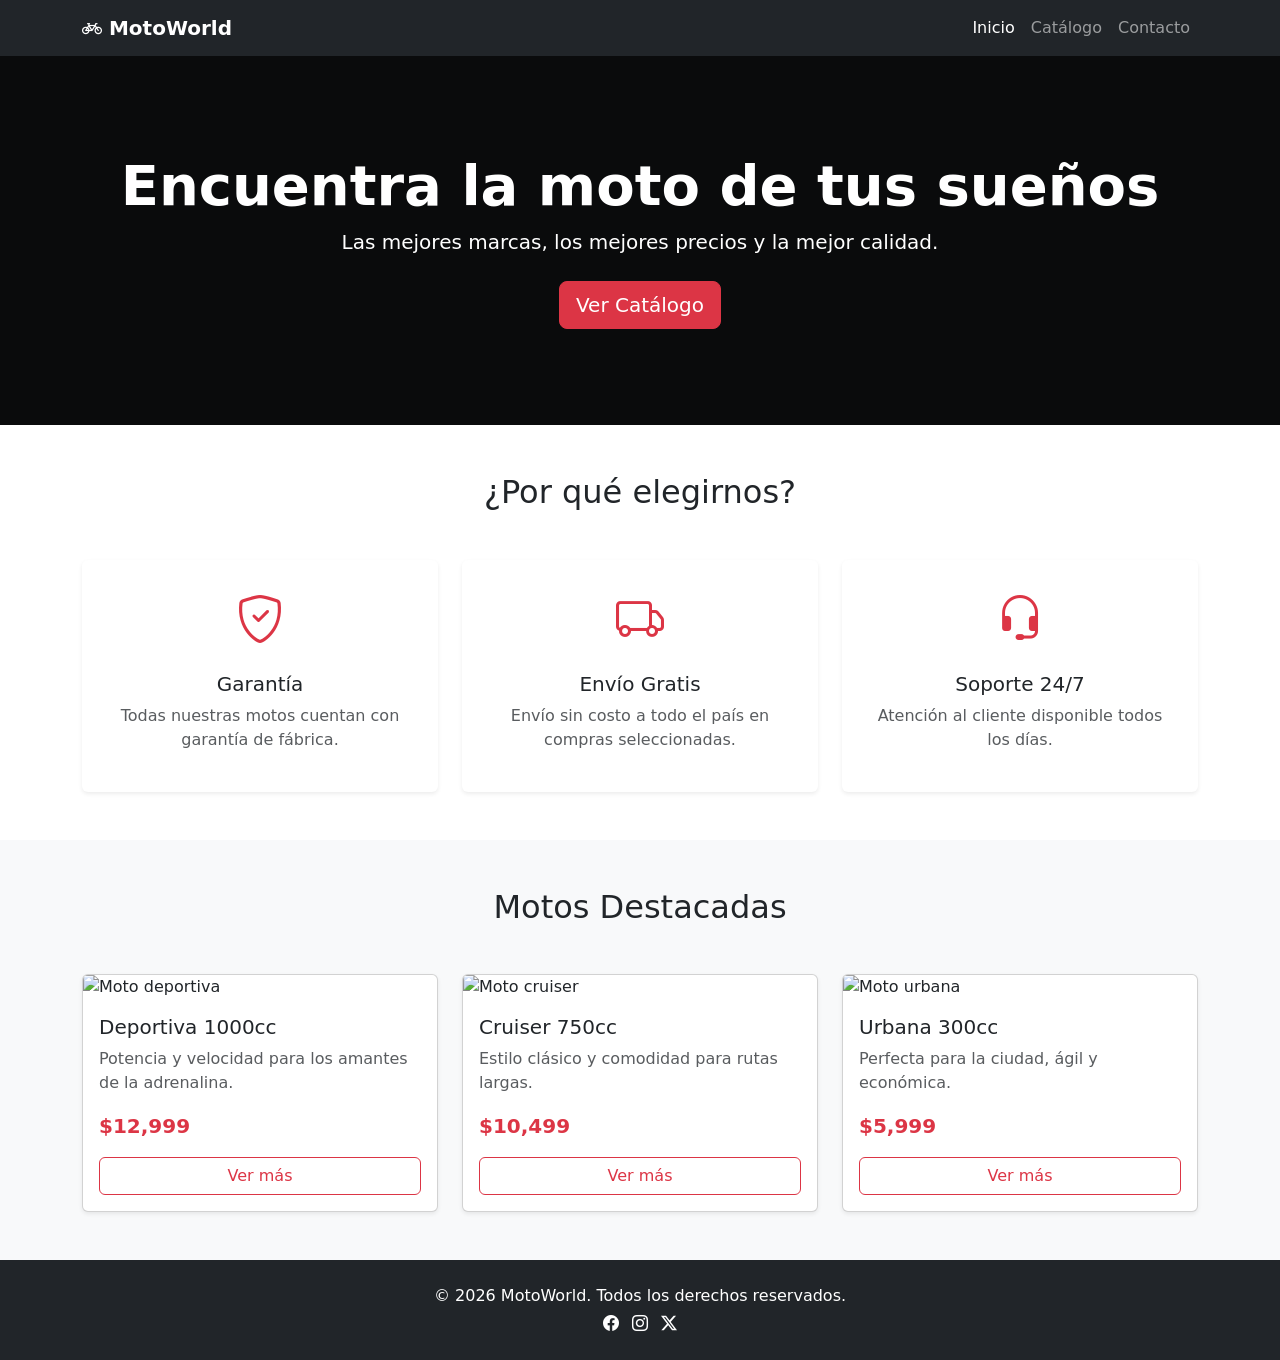
==== index.html @ 28857969 "Initial commit - MotoWorld website" ====
<!DOCTYPE html>
<html lang="es">
<head>
  <meta charset="UTF-8">
  <meta name="viewport" content="width=device-width, initial-scale=1.0">
  <title>MotoWorld - Tu tienda de motos</title>
  <link href="https://cdn.jsdelivr.net/npm/bootstrap@5.3.3/dist/css/bootstrap.min.css" rel="stylesheet">
  <link rel="stylesheet" href="https://cdn.jsdelivr.net/npm/bootstrap-icons@1.11.3/font/bootstrap-icons.min.css">
</head>
<body>

  <nav class="navbar navbar-expand-lg navbar-dark bg-dark">
    <div class="container">
      <a class="navbar-brand fw-bold" href="index.html">
        <i class="bi bi-bicycle"></i> MotoWorld
      </a>
      <button class="navbar-toggler" type="button" data-bs-toggle="collapse" data-bs-target="#navbarNav">
        <span class="navbar-toggler-icon"></span>
      </button>
      <div class="collapse navbar-collapse" id="navbarNav">
        <ul class="navbar-nav ms-auto">
          <li class="nav-item"><a class="nav-link active" href="index.html">Inicio</a></li>
          <li class="nav-item"><a class="nav-link" href="catalogo.html">Catálogo</a></li>
          <li class="nav-item"><a class="nav-link" href="contacto.html">Contacto</a></li>
        </ul>
      </div>
    </div>
  </nav>

  <header class="bg-dark text-white text-center py-5" style="background: linear-gradient(rgba(0,0,0,0.7), rgba(0,0,0,0.7)), url('https://images.unsplash.com/photo-1558981806-ec527fa84c39?w=1600') center/cover no-repeat;">
    <div class="container py-5">
      <h1 class="display-4 fw-bold">Encuentra la moto de tus sueños</h1>
      <p class="lead mb-4">Las mejores marcas, los mejores precios y la mejor calidad.</p>
      <a href="catalogo.html" class="btn btn-danger btn-lg">Ver Catálogo</a>
    </div>
  </header>

  <section class="py-5">
    <div class="container">
      <h2 class="text-center mb-5">¿Por qué elegirnos?</h2>
      <div class="row g-4">
        <div class="col-md-4">
          <div class="card border-0 shadow-sm h-100 text-center p-4">
            <i class="bi bi-shield-check text-danger" style="font-size: 3rem;"></i>
            <h5 class="mt-3">Garantía</h5>
            <p class="text-muted">Todas nuestras motos cuentan con garantía de fábrica.</p>
          </div>
        </div>
        <div class="col-md-4">
          <div class="card border-0 shadow-sm h-100 text-center p-4">
            <i class="bi bi-truck text-danger" style="font-size: 3rem;"></i>
            <h5 class="mt-3">Envío Gratis</h5>
            <p class="text-muted">Envío sin costo a todo el país en compras seleccionadas.</p>
          </div>
        </div>
        <div class="col-md-4">
          <div class="card border-0 shadow-sm h-100 text-center p-4">
            <i class="bi bi-headset text-danger" style="font-size: 3rem;"></i>
            <h5 class="mt-3">Soporte 24/7</h5>
            <p class="text-muted">Atención al cliente disponible todos los días.</p>
          </div>
        </div>
      </div>
    </div>
  </section>

  <section class="py-5 bg-light">
    <div class="container">
      <h2 class="text-center mb-5">Motos Destacadas</h2>
      <div class="row g-4">
        <div class="col-md-4">
          <div class="card shadow-sm h-100">
            <img src="https://images.unsplash.com/photo-1568772585407-9361f9bf3a87?w=600&h=400&fit=crop" class="card-img-top" alt="Moto deportiva">
            <div class="card-body">
              <h5 class="card-title">Deportiva 1000cc</h5>
              <p class="card-text text-muted">Potencia y velocidad para los amantes de la adrenalina.</p>
              <p class="fw-bold text-danger fs-5">$12,999</p>
              <a href="#" class="btn btn-outline-danger w-100">Ver más</a>
            </div>
          </div>
        </div>
        <div class="col-md-4">
          <div class="card shadow-sm h-100">
            <img src="https://images.unsplash.com/photo-1558981403-c5f9899a28bc?w=600&h=400&fit=crop" class="card-img-top" alt="Moto cruiser">
            <div class="card-body">
              <h5 class="card-title">Cruiser 750cc</h5>
              <p class="card-text text-muted">Estilo clásico y comodidad para rutas largas.</p>
              <p class="fw-bold text-danger fs-5">$10,499</p>
              <a href="#" class="btn btn-outline-danger w-100">Ver más</a>
            </div>
          </div>
        </div>
        <div class="col-md-4">
          <div class="card shadow-sm h-100">
            <img src="https://images.unsplash.com/photo-1588591795084-1770cb90a128?w=600&h=400&fit=crop" class="card-img-top" alt="Moto urbana">
            <div class="card-body">
              <h5 class="card-title">Urbana 300cc</h5>
              <p class="card-text text-muted">Perfecta para la ciudad, ágil y económica.</p>
              <p class="fw-bold text-danger fs-5">$5,999</p>
              <a href="#" class="btn btn-outline-danger w-100">Ver más</a>
            </div>
          </div>
        </div>
      </div>
    </div>
  </section>

  <footer class="bg-dark text-white text-center py-4">
    <div class="container">
      <p class="mb-1">&copy; 2026 MotoWorld. Todos los derechos reservados.</p>
      <p class="mb-0">
        <a href="#" class="text-white me-2"><i class="bi bi-facebook"></i></a>
        <a href="#" class="text-white me-2"><i class="bi bi-instagram"></i></a>
        <a href="#" class="text-white"><i class="bi bi-twitter-x"></i></a>
      </p>
    </div>
  </footer>

  <script src="https://cdn.jsdelivr.net/npm/bootstrap@5.3.3/dist/js/bootstrap.bundle.min.js"></script>
</body>
</html>
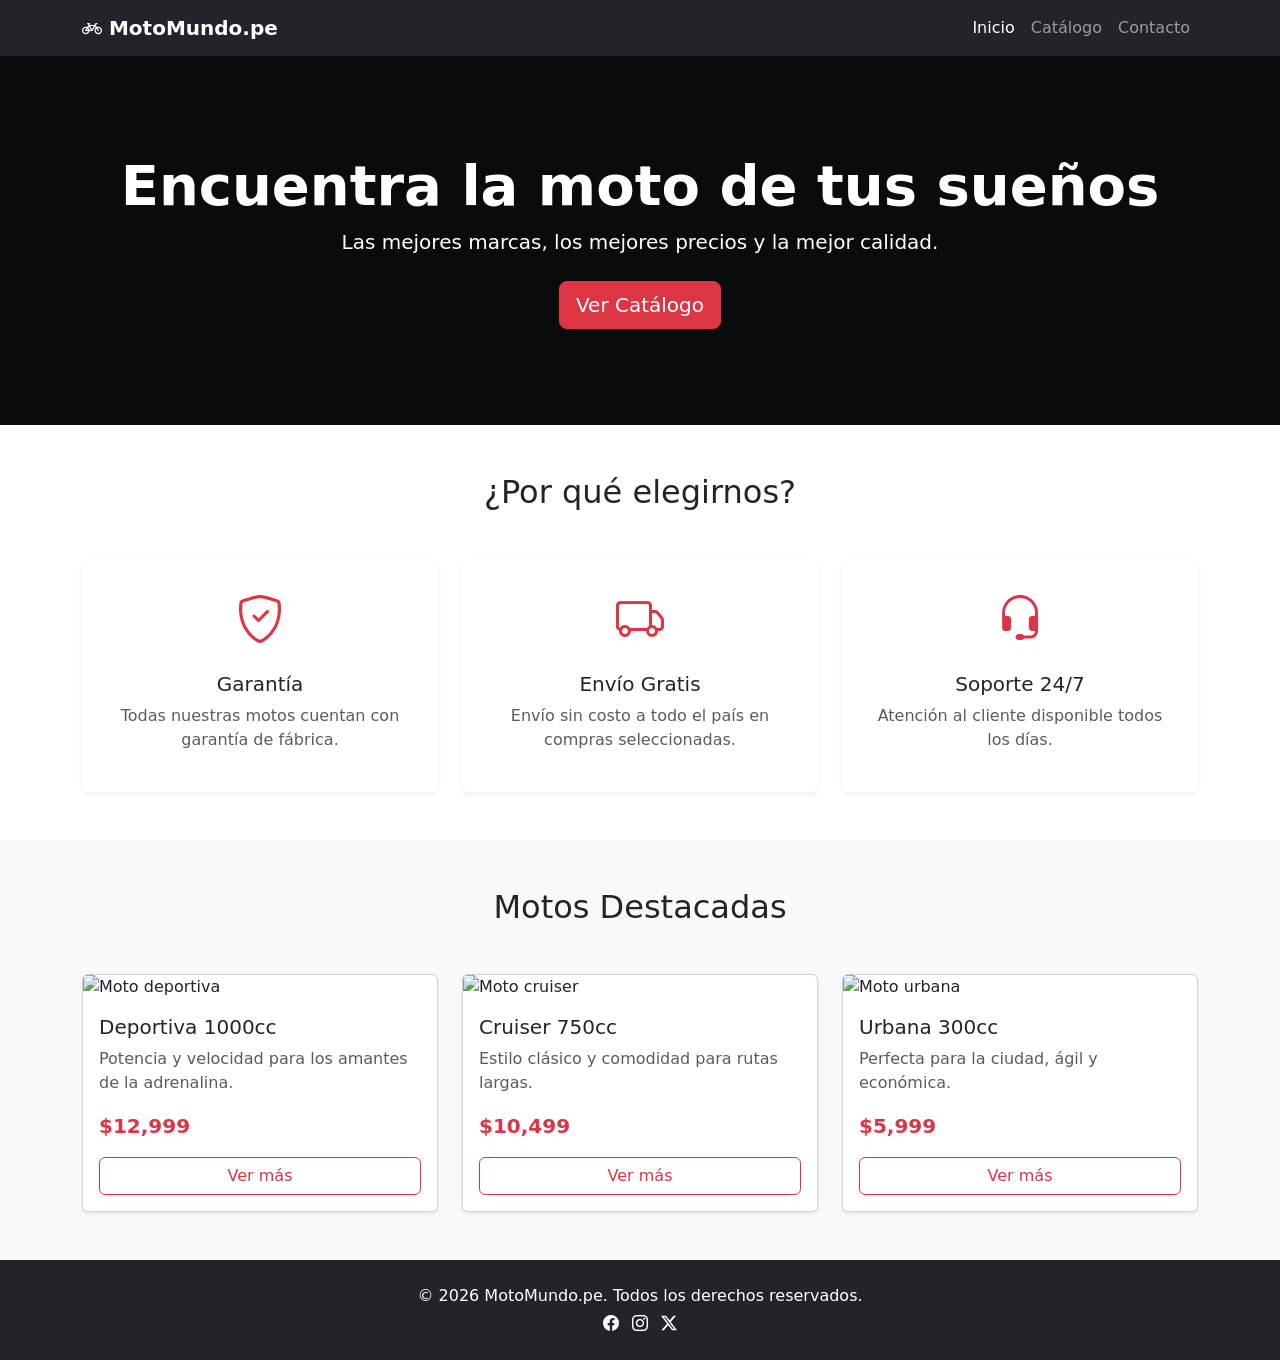
==== commit adffbd1d: "Cambia nombre de página a MotoMundo.pe" ====
--- a/index.html
+++ b/index.html
@@ -3,7 +3,7 @@
 <head>
   <meta charset="UTF-8">
   <meta name="viewport" content="width=device-width, initial-scale=1.0">
-  <title>MotoWorld - Tu tienda de motos</title>
+  <title>MotoMundo.pe - Tu tienda de motos</title>
   <link href="https://cdn.jsdelivr.net/npm/bootstrap@5.3.3/dist/css/bootstrap.min.css" rel="stylesheet">
   <link rel="stylesheet" href="https://cdn.jsdelivr.net/npm/bootstrap-icons@1.11.3/font/bootstrap-icons.min.css">
 </head>
@@ -12,7 +12,7 @@
   <nav class="navbar navbar-expand-lg navbar-dark bg-dark">
     <div class="container">
       <a class="navbar-brand fw-bold" href="index.html">
-        <i class="bi bi-bicycle"></i> MotoWorld
+        <i class="bi bi-bicycle"></i> MotoMundo.pe
       </a>
       <button class="navbar-toggler" type="button" data-bs-toggle="collapse" data-bs-target="#navbarNav">
         <span class="navbar-toggler-icon"></span>
@@ -107,7 +107,7 @@
 
   <footer class="bg-dark text-white text-center py-4">
     <div class="container">
-      <p class="mb-1">&copy; 2026 MotoWorld. Todos los derechos reservados.</p>
+      <p class="mb-1">&copy; 2026 MotoMundo.pe. Todos los derechos reservados.</p>
       <p class="mb-0">
         <a href="#" class="text-white me-2"><i class="bi bi-facebook"></i></a>
         <a href="#" class="text-white me-2"><i class="bi bi-instagram"></i></a>
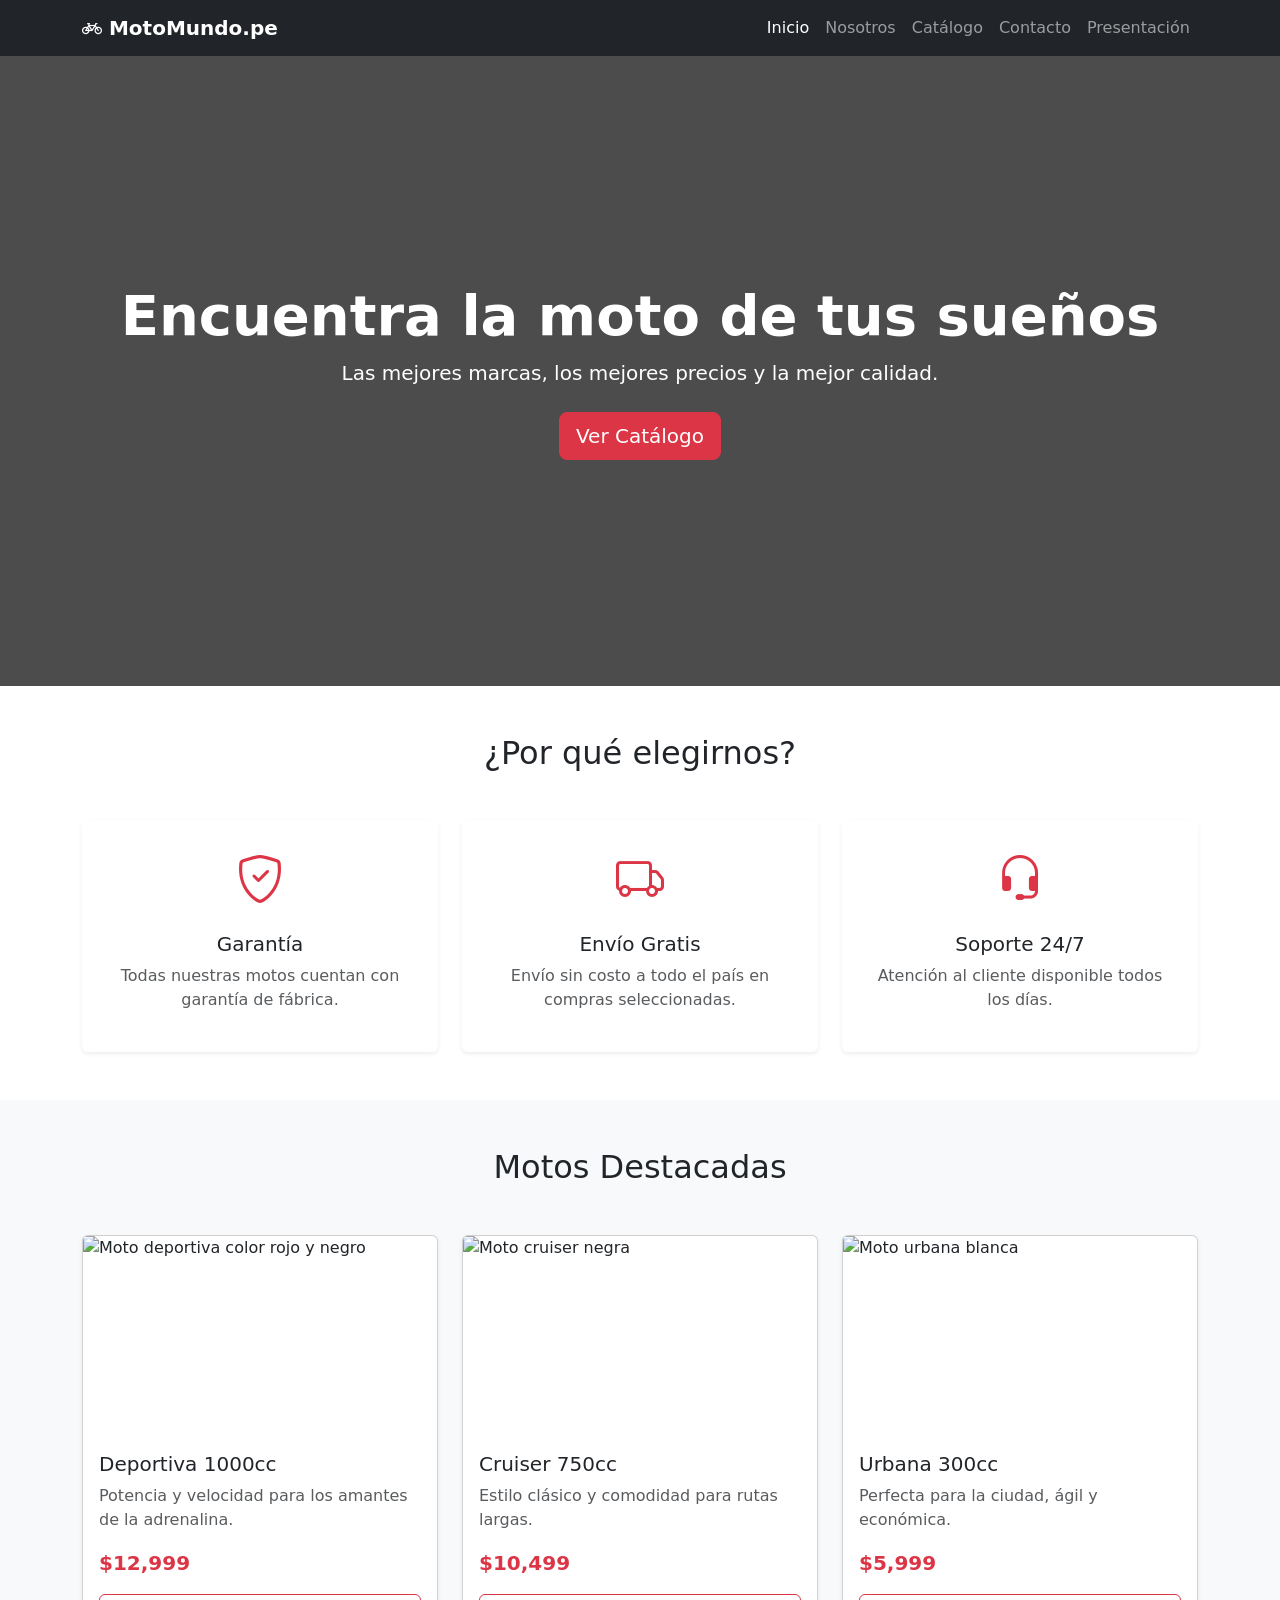
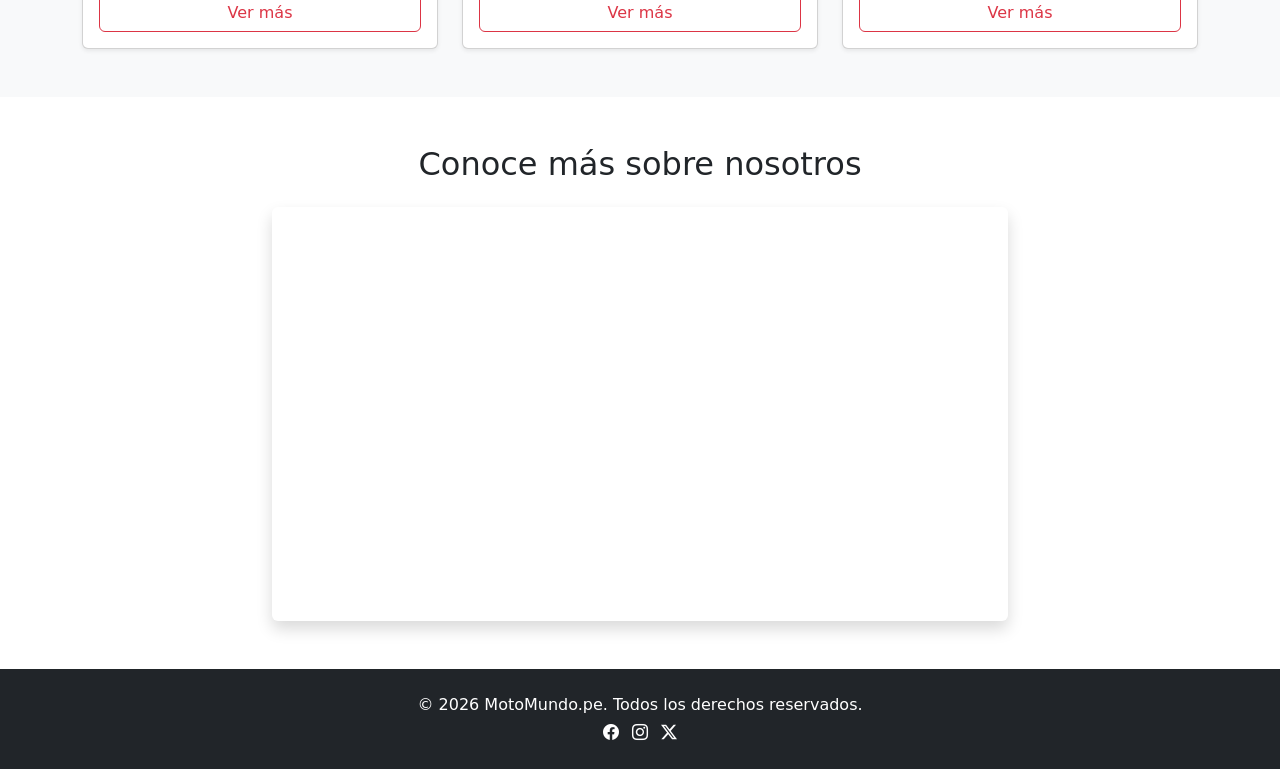
==== commit 4ed4fbf1: "Proyecto completo: HTML semántico, CSS responsivo, Bootstrap, multimedia y JS (interacción DOM)" ====
--- a/index.html
+++ b/index.html
@@ -6,112 +6,137 @@
   <title>MotoMundo.pe - Tu tienda de motos</title>
   <link href="https://cdn.jsdelivr.net/npm/bootstrap@5.3.3/dist/css/bootstrap.min.css" rel="stylesheet">
   <link rel="stylesheet" href="https://cdn.jsdelivr.net/npm/bootstrap-icons@1.11.3/font/bootstrap-icons.min.css">
+  <link rel="stylesheet" href="css/styles.css">
 </head>
 <body>
 
-  <nav class="navbar navbar-expand-lg navbar-dark bg-dark">
-    <div class="container">
-      <a class="navbar-brand fw-bold" href="index.html">
-        <i class="bi bi-bicycle"></i> MotoMundo.pe
-      </a>
-      <button class="navbar-toggler" type="button" data-bs-toggle="collapse" data-bs-target="#navbarNav">
-        <span class="navbar-toggler-icon"></span>
-      </button>
-      <div class="collapse navbar-collapse" id="navbarNav">
-        <ul class="navbar-nav ms-auto">
-          <li class="nav-item"><a class="nav-link active" href="index.html">Inicio</a></li>
-          <li class="nav-item"><a class="nav-link" href="catalogo.html">Catálogo</a></li>
-          <li class="nav-item"><a class="nav-link" href="contacto.html">Contacto</a></li>
-        </ul>
+  <header>
+    <nav class="navbar navbar-expand-lg navbar-dark bg-dark">
+      <div class="container">
+        <a class="navbar-brand fw-bold" href="index.html">
+          <i class="bi bi-bicycle"></i> MotoMundo.pe
+        </a>
+        <button class="navbar-toggler" type="button" data-bs-toggle="collapse" data-bs-target="#navbarNav"
+          aria-controls="navbarNav" aria-expanded="false" aria-label="Abrir menú de navegación">
+          <span class="navbar-toggler-icon"></span>
+        </button>
+        <div class="collapse navbar-collapse" id="navbarNav">
+          <ul class="navbar-nav ms-auto">
+            <li class="nav-item"><a class="nav-link active" aria-current="page" href="index.html">Inicio</a></li>
+            <li class="nav-item"><a class="nav-link" href="nosotros.html">Nosotros</a></li>
+            <li class="nav-item"><a class="nav-link" href="catalogo.html">Catálogo</a></li>
+            <li class="nav-item"><a class="nav-link" href="contacto.html">Contacto</a></li>
+            <li class="nav-item"><a class="nav-link" href="presentacion.html">Presentación</a></li>
+          </ul>
+        </div>
       </div>
-    </div>
-  </nav>
-
-  <header class="bg-dark text-white text-center py-5" style="background: linear-gradient(rgba(0,0,0,0.7), rgba(0,0,0,0.7)), url('https://images.unsplash.com/photo-1558981806-ec527fa84c39?w=1600') center/cover no-repeat;">
-    <div class="container py-5">
-      <h1 class="display-4 fw-bold">Encuentra la moto de tus sueños</h1>
-      <p class="lead mb-4">Las mejores marcas, los mejores precios y la mejor calidad.</p>
-      <a href="catalogo.html" class="btn btn-danger btn-lg">Ver Catálogo</a>
-    </div>
+    </nav>
   </header>
 
-  <section class="py-5">
-    <div class="container">
-      <h2 class="text-center mb-5">¿Por qué elegirnos?</h2>
-      <div class="row g-4">
-        <div class="col-md-4">
-          <div class="card border-0 shadow-sm h-100 text-center p-4">
-            <i class="bi bi-shield-check text-danger" style="font-size: 3rem;"></i>
-            <h5 class="mt-3">Garantía</h5>
-            <p class="text-muted">Todas nuestras motos cuentan con garantía de fábrica.</p>
+  <main>
+    <section class="hero text-white text-center d-flex align-items-center">
+      <div class="container py-5">
+        <h1 class="display-4 fw-bold">Encuentra la moto de tus sueños</h1>
+        <p class="lead mb-4">Las mejores marcas, los mejores precios y la mejor calidad.</p>
+        <a href="catalogo.html" class="btn btn-danger btn-lg">Ver Catálogo</a>
+      </div>
+    </section>
+
+    <section class="py-5" aria-labelledby="features-heading">
+      <div class="container">
+        <h2 id="features-heading" class="text-center mb-5">¿Por qué elegirnos?</h2>
+        <div class="row g-4">
+          <div class="col-md-4">
+            <article class="card border-0 shadow-sm h-100 text-center p-4">
+              <i class="bi bi-shield-check text-danger icon-feature"></i>
+              <h3 class="h5 mt-3">Garantía</h3>
+              <p class="text-muted">Todas nuestras motos cuentan con garantía de fábrica.</p>
+            </article>
           </div>
-        </div>
-        <div class="col-md-4">
-          <div class="card border-0 shadow-sm h-100 text-center p-4">
-            <i class="bi bi-truck text-danger" style="font-size: 3rem;"></i>
-            <h5 class="mt-3">Envío Gratis</h5>
-            <p class="text-muted">Envío sin costo a todo el país en compras seleccionadas.</p>
+          <div class="col-md-4">
+            <article class="card border-0 shadow-sm h-100 text-center p-4">
+              <i class="bi bi-truck text-danger icon-feature"></i>
+              <h3 class="h5 mt-3">Envío Gratis</h3>
+              <p class="text-muted">Envío sin costo a todo el país en compras seleccionadas.</p>
+            </article>
           </div>
-        </div>
-        <div class="col-md-4">
-          <div class="card border-0 shadow-sm h-100 text-center p-4">
-            <i class="bi bi-headset text-danger" style="font-size: 3rem;"></i>
-            <h5 class="mt-3">Soporte 24/7</h5>
-            <p class="text-muted">Atención al cliente disponible todos los días.</p>
+          <div class="col-md-4">
+            <article class="card border-0 shadow-sm h-100 text-center p-4">
+              <i class="bi bi-headset text-danger icon-feature"></i>
+              <h3 class="h5 mt-3">Soporte 24/7</h3>
+              <p class="text-muted">Atención al cliente disponible todos los días.</p>
+            </article>
           </div>
         </div>
       </div>
-    </div>
-  </section>
+    </section>
 
-  <section class="py-5 bg-light">
-    <div class="container">
-      <h2 class="text-center mb-5">Motos Destacadas</h2>
-      <div class="row g-4">
-        <div class="col-md-4">
-          <div class="card shadow-sm h-100">
-            <img src="https://images.unsplash.com/photo-1568772585407-9361f9bf3a87?w=600&h=400&fit=crop" class="card-img-top" alt="Moto deportiva">
-            <div class="card-body">
-              <h5 class="card-title">Deportiva 1000cc</h5>
-              <p class="card-text text-muted">Potencia y velocidad para los amantes de la adrenalina.</p>
-              <p class="fw-bold text-danger fs-5">$12,999</p>
-              <a href="#" class="btn btn-outline-danger w-100">Ver más</a>
-            </div>
+    <section class="py-5 bg-light" aria-labelledby="featured-heading">
+      <div class="container">
+        <h2 id="featured-heading" class="text-center mb-5">Motos Destacadas</h2>
+        <div class="row g-4">
+          <div class="col-md-4">
+            <article class="card shadow-sm h-100 moto-card">
+              <img src="https://images.unsplash.com/photo-1568772585407-9361f9bf3a87?w=600&h=400&fit=crop"
+                class="card-img-top" alt="Moto deportiva color rojo y negro" loading="lazy">
+              <div class="card-body d-flex flex-column">
+                <h3 class="h5 card-title">Deportiva 1000cc</h3>
+                <p class="card-text text-muted">Potencia y velocidad para los amantes de la adrenalina.</p>
+                <p class="fw-bold text-danger fs-5 mt-auto">$12,999</p>
+                <a href="#" class="btn btn-outline-danger w-100">Ver más</a>
+              </div>
+            </article>
+          </div>
+          <div class="col-md-4">
+            <article class="card shadow-sm h-100 moto-card">
+              <img src="https://images.unsplash.com/photo-1558981403-c5f9899a28bc?w=600&h=400&fit=crop"
+                class="card-img-top" alt="Moto cruiser negra" loading="lazy">
+              <div class="card-body d-flex flex-column">
+                <h3 class="h5 card-title">Cruiser 750cc</h3>
+                <p class="card-text text-muted">Estilo clásico y comodidad para rutas largas.</p>
+                <p class="fw-bold text-danger fs-5 mt-auto">$10,499</p>
+                <a href="#" class="btn btn-outline-danger w-100">Ver más</a>
+              </div>
+            </article>
+          </div>
+          <div class="col-md-4">
+            <article class="card shadow-sm h-100 moto-card">
+              <img src="https://images.unsplash.com/photo-1588591795084-1770cb90a128?w=600&h=400&fit=crop"
+                class="card-img-top" alt="Moto urbana blanca" loading="lazy">
+              <div class="card-body d-flex flex-column">
+                <h3 class="h5 card-title">Urbana 300cc</h3>
+                <p class="card-text text-muted">Perfecta para la ciudad, ágil y económica.</p>
+                <p class="fw-bold text-danger fs-5 mt-auto">$5,999</p>
+                <a href="#" class="btn btn-outline-danger w-100">Ver más</a>
+              </div>
+            </article>
           </div>
         </div>
-        <div class="col-md-4">
-          <div class="card shadow-sm h-100">
-            <img src="https://images.unsplash.com/photo-1558981403-c5f9899a28bc?w=600&h=400&fit=crop" class="card-img-top" alt="Moto cruiser">
-            <div class="card-body">
-              <h5 class="card-title">Cruiser 750cc</h5>
-              <p class="card-text text-muted">Estilo clásico y comodidad para rutas largas.</p>
-              <p class="fw-bold text-danger fs-5">$10,499</p>
-              <a href="#" class="btn btn-outline-danger w-100">Ver más</a>
-            </div>
-          </div>
-        </div>
-        <div class="col-md-4">
-          <div class="card shadow-sm h-100">
-            <img src="https://images.unsplash.com/photo-1588591795084-1770cb90a128?w=600&h=400&fit=crop" class="card-img-top" alt="Moto urbana">
-            <div class="card-body">
-              <h5 class="card-title">Urbana 300cc</h5>
-              <p class="card-text text-muted">Perfecta para la ciudad, ágil y económica.</p>
-              <p class="fw-bold text-danger fs-5">$5,999</p>
-              <a href="#" class="btn btn-outline-danger w-100">Ver más</a>
+      </div>
+    </section>
+
+    <section class="py-5" aria-labelledby="video-heading">
+      <div class="container">
+        <h2 id="video-heading" class="text-center mb-4">Conoce más sobre nosotros</h2>
+        <div class="row justify-content-center">
+          <div class="col-lg-8">
+            <div class="ratio ratio-16x9 shadow rounded overflow-hidden">
+              <iframe src="https://www.youtube.com/embed/0T4jJGO3LIo"
+                title="Video promocional de motos" allowfullscreen loading="lazy"></iframe>
             </div>
           </div>
         </div>
       </div>
-    </div>
-  </section>
+    </section>
+  </main>
 
   <footer class="bg-dark text-white text-center py-4">
     <div class="container">
       <p class="mb-1">&copy; 2026 MotoMundo.pe. Todos los derechos reservados.</p>
       <p class="mb-0">
-        <a href="#" class="text-white me-2"><i class="bi bi-facebook"></i></a>
-        <a href="#" class="text-white me-2"><i class="bi bi-instagram"></i></a>
-        <a href="#" class="text-white"><i class="bi bi-twitter-x"></i></a>
+        <a href="#" class="text-white me-2" aria-label="Facebook"><i class="bi bi-facebook"></i></a>
+        <a href="#" class="text-white me-2" aria-label="Instagram"><i class="bi bi-instagram"></i></a>
+        <a href="#" class="text-white" aria-label="Twitter X"><i class="bi bi-twitter-x"></i></a>
       </p>
     </div>
   </footer>
--- a/css/styles.css
+++ b/css/styles.css
@@ -0,0 +1,50 @@
+.hero {
+  background: linear-gradient(rgba(0, 0, 0, 0.7), rgba(0, 0, 0, 0.7)),
+    url("https://images.unsplash.com/photo-1558981806-ec527fa84c39?w=1600") center / cover no-repeat;
+  min-height: 70vh;
+}
+
+.hero h1 {
+  font-size: clamp(2rem, 5vw, 3.5rem);
+}
+
+.icon-feature {
+  font-size: 3rem;
+  transition: transform 0.3s ease;
+}
+
+.icon-feature:hover {
+  transform: scale(1.15);
+}
+
+.card-img-top {
+  height: 200px;
+  object-fit: cover;
+}
+
+.moto-card {
+  transition: transform 0.3s ease, box-shadow 0.3s ease;
+}
+
+.moto-card:hover {
+  transform: translateY(-5px);
+  box-shadow: 0 0.5rem 1rem rgba(0, 0, 0, 0.15) !important;
+}
+
+footer a {
+  transition: opacity 0.2s ease;
+}
+
+footer a:hover {
+  opacity: 0.7;
+}
+
+@media (max-width: 576px) {
+  .hero {
+    min-height: 50vh;
+  }
+
+  .display-4 {
+    font-size: 2rem;
+  }
+}
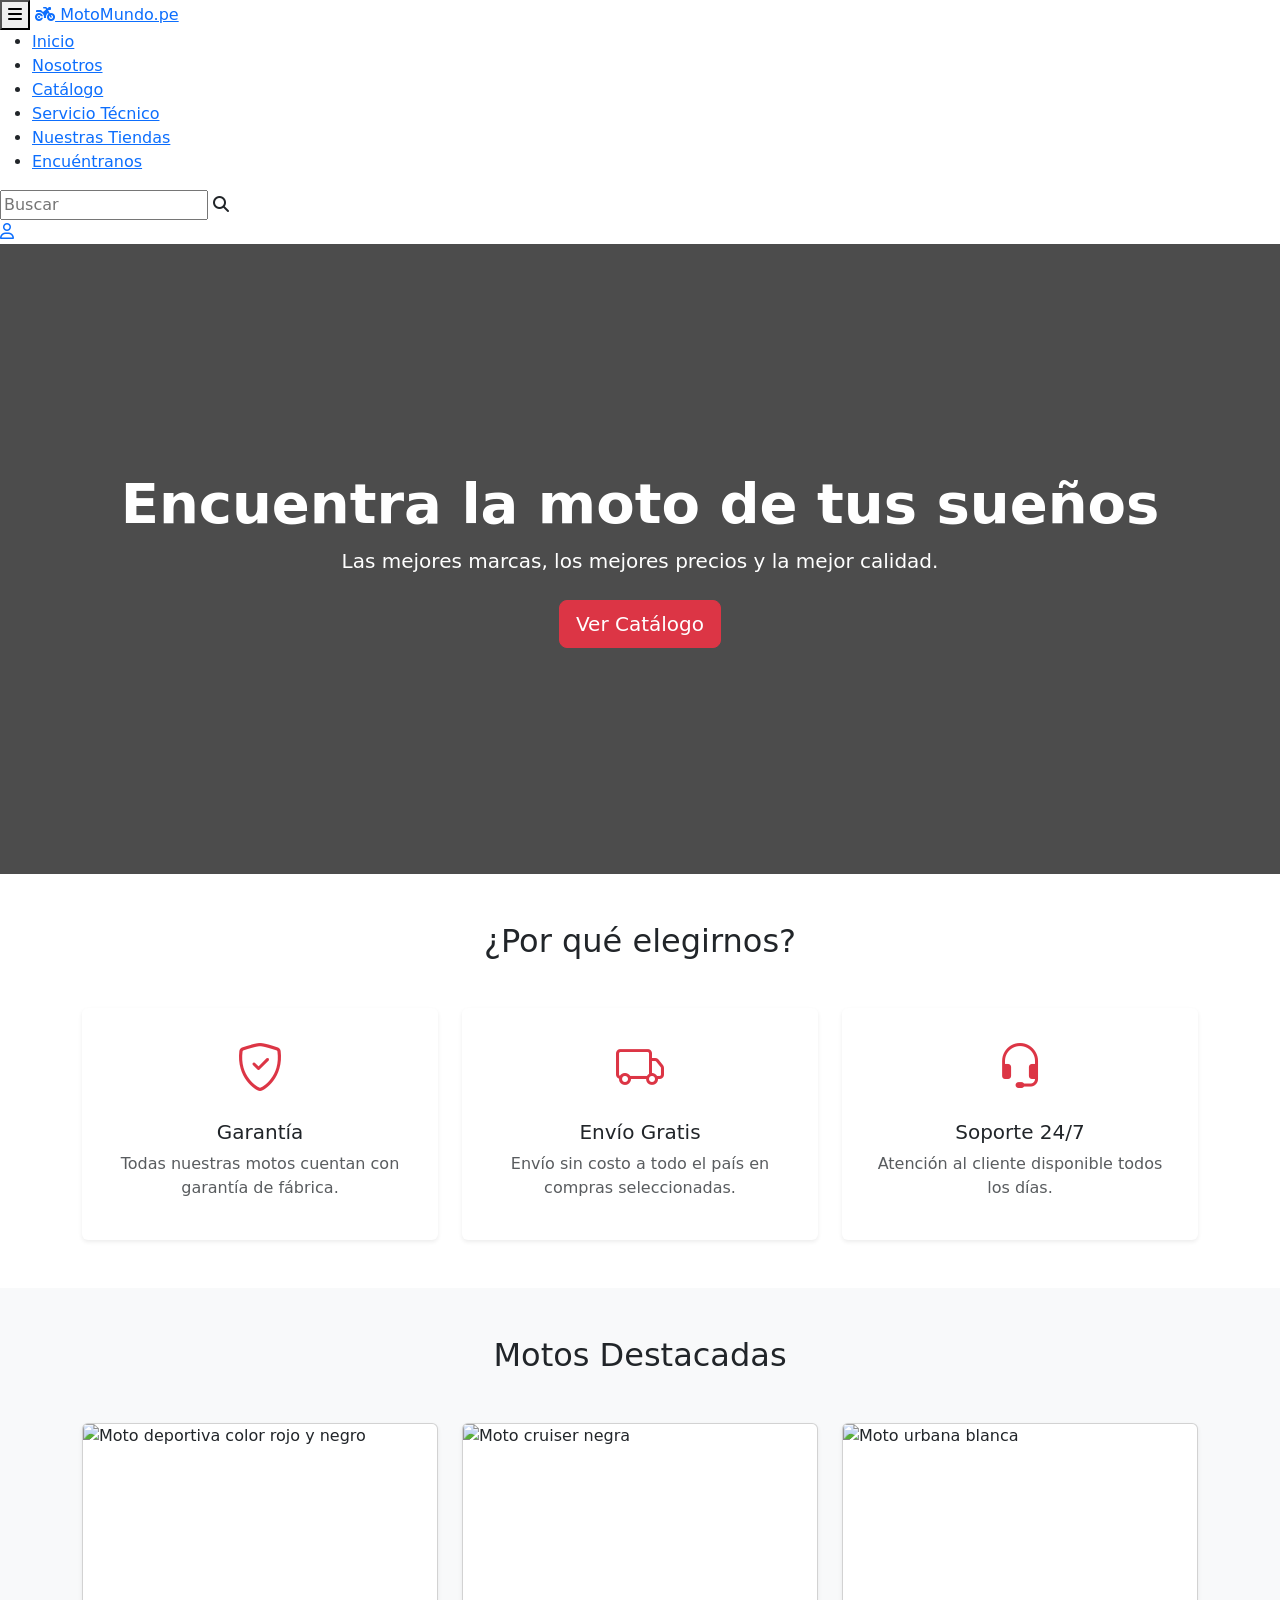
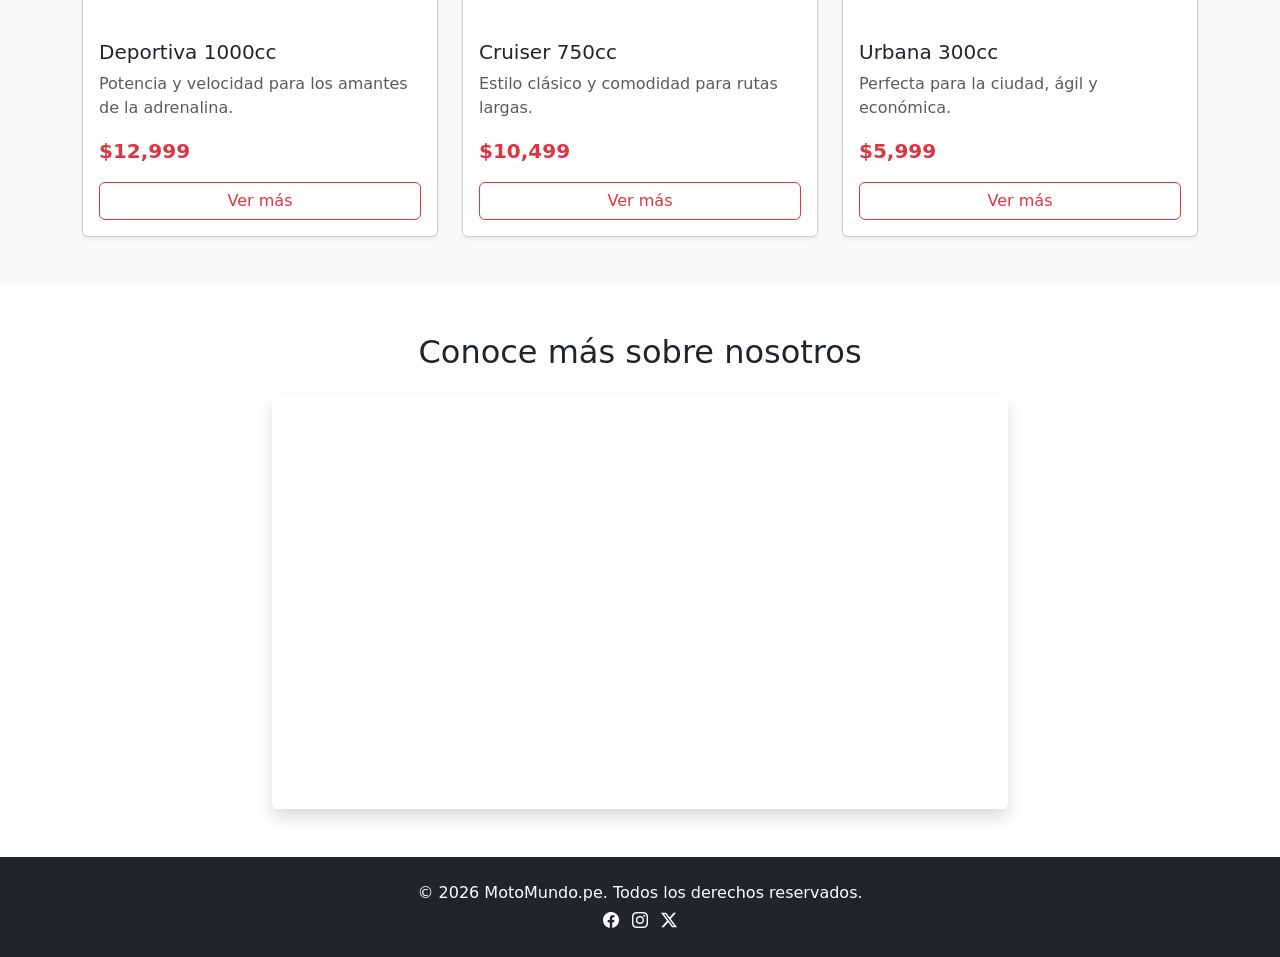
==== commit 67fa4a6e: "Rediseña navbar estilo moderno con menú lateral responsive" ====
--- a/index.html
+++ b/index.html
@@ -6,31 +6,42 @@
   <title>MotoMundo.pe - Tu tienda de motos</title>
   <link href="https://cdn.jsdelivr.net/npm/bootstrap@5.3.3/dist/css/bootstrap.min.css" rel="stylesheet">
   <link rel="stylesheet" href="https://cdn.jsdelivr.net/npm/bootstrap-icons@1.11.3/font/bootstrap-icons.min.css">
+  <link rel="stylesheet" href="https://cdnjs.cloudflare.com/ajax/libs/font-awesome/6.5.1/css/all.min.css">
   <link rel="stylesheet" href="css/styles.css">
 </head>
 <body>
 
-  <header>
-    <nav class="navbar navbar-expand-lg navbar-dark bg-dark">
-      <div class="container">
-        <a class="navbar-brand fw-bold" href="index.html">
-          <i class="bi bi-bicycle"></i> MotoMundo.pe
+  <header class="site-header">
+    <div class="header-inner">
+      <div class="nav-left">
+        <button class="menu-toggle" id="menuToggle" aria-label="Abrir menú">
+          <i class="fa-solid fa-bars"></i>
+        </button>
+        <a class="header-brand" href="index.html">
+          <i class="fa-solid fa-motorcycle"></i> MotoMundo.pe
         </a>
-        <button class="navbar-toggler" type="button" data-bs-toggle="collapse" data-bs-target="#navbarNav"
-          aria-controls="navbarNav" aria-expanded="false" aria-label="Abrir menú de navegación">
-          <span class="navbar-toggler-icon"></span>
-        </button>
-        <div class="collapse navbar-collapse" id="navbarNav">
-          <ul class="navbar-nav ms-auto">
-            <li class="nav-item"><a class="nav-link active" aria-current="page" href="index.html">Inicio</a></li>
-            <li class="nav-item"><a class="nav-link" href="nosotros.html">Nosotros</a></li>
-            <li class="nav-item"><a class="nav-link" href="catalogo.html">Catálogo</a></li>
-            <li class="nav-item"><a class="nav-link" href="contacto.html">Contacto</a></li>
-            <li class="nav-item"><a class="nav-link" href="presentacion.html">Presentación</a></li>
+        <nav class="main-nav" id="mainNav">
+          <ul>
+            <li><a href="index.html" class="active">Inicio</a></li>
+            <li><a href="nosotros.html">Nosotros</a></li>
+            <li><a href="catalogo.html">Catálogo</a></li>
+            <li><a href="servicio.html">Servicio Técnico</a></li>
+            <li><a href="tiendas.html">Nuestras Tiendas</a></li>
+            <li><a href="contacto.html">Encuéntranos</a></li>
           </ul>
+        </nav>
+      </div>
+      <div class="nav-right">
+        <div class="search-box">
+          <input type="text" placeholder="Buscar" id="searchInput">
+          <i class="fa-solid fa-magnifying-glass"></i>
         </div>
+        <a href="#" class="user-icon" aria-label="Perfil">
+          <i class="fa-regular fa-user"></i>
+        </a>
       </div>
-    </nav>
+    </div>
+    <div class="mobile-overlay" id="mobileOverlay"></div>
   </header>
 
   <main>
@@ -142,5 +153,29 @@
   </footer>
 
   <script src="https://cdn.jsdelivr.net/npm/bootstrap@5.3.3/dist/js/bootstrap.bundle.min.js"></script>
+  <script>
+    const menuToggle = document.getElementById("menuToggle");
+    const mainNav = document.getElementById("mainNav");
+    const overlay = document.getElementById("mobileOverlay");
+
+    function openMenu() {
+      mainNav.classList.add("open");
+      overlay.classList.add("show");
+      document.body.style.overflow = "hidden";
+    }
+
+    function closeMenu() {
+      mainNav.classList.remove("open");
+      overlay.classList.remove("show");
+      document.body.style.overflow = "";
+    }
+
+    menuToggle.addEventListener("click", openMenu);
+    overlay.addEventListener("click", closeMenu);
+
+    document.querySelectorAll(".main-nav a").forEach(link => {
+      link.addEventListener("click", closeMenu);
+    });
+  </script>
 </body>
 </html>
--- a/css/styles.css
+++ b/css/styles.css
@@ -40,7 +40,208 @@
 }
 
 @media (max-width: 576px) {
-  .hero {
+/* ===== HEADER / NAVBAR ===== */
+.site-header {
+  background: #fff;
+  border-bottom: 1px solid #e5e5e5;
+  position: sticky;
+  top: 0;
+  z-index: 1000;
+}
+
+.header-inner {
+  max-width: 1400px;
+  margin: 0 auto;
+  padding: 0 1.5rem;
+  display: flex;
+  align-items: center;
+  justify-content: space-between;
+  height: 64px;
+}
+
+.nav-left {
+  display: flex;
+  align-items: center;
+  gap: 1.5rem;
+}
+
+.menu-toggle {
+  display: none;
+  background: none;
+  border: none;
+  font-size: 1.25rem;
+  color: #222;
+  cursor: pointer;
+  padding: 0.25rem;
+}
+
+.header-brand {
+  font-size: 1.25rem;
+  font-weight: 800;
+  color: #dc3545;
+  text-decoration: none;
+  white-space: nowrap;
+  letter-spacing: -0.5px;
+}
+
+.header-brand i {
+  margin-right: 0.35rem;
+}
+
+.main-nav ul {
+  display: flex;
+  list-style: none;
+  margin: 0;
+  padding: 0;
+  gap: 0.25rem;
+}
+
+.main-nav a {
+  text-decoration: none;
+  color: #333;
+  font-size: 0.85rem;
+  font-weight: 600;
+  text-transform: uppercase;
+  padding: 0.5rem 0.75rem;
+  border-radius: 6px;
+  transition: background 0.2s, color 0.2s;
+  letter-spacing: 0.3px;
+}
+
+.main-nav a:hover {
+  background: #f5f5f5;
+  color: #dc3545;
+}
+
+.main-nav a.active {
+  color: #dc3545;
+}
+
+.nav-right {
+  display: flex;
+  align-items: center;
+  gap: 1rem;
+}
+
+.search-box {
+  display: flex;
+  align-items: center;
+  border: 1px solid #ddd;
+  border-radius: 8px;
+  padding: 0 0.75rem;
+  background: #f9f9f9;
+  transition: border-color 0.2s, background 0.2s;
+}
+
+.search-box:focus-within {
+  border-color: #dc3545;
+  background: #fff;
+}
+
+.search-box input {
+  border: none;
+  background: transparent;
+  padding: 0.5rem 0;
+  font-size: 0.85rem;
+  outline: none;
+  width: 180px;
+  color: #333;
+}
+
+.search-box input::placeholder {
+  color: #999;
+}
+
+.search-box i {
+  color: #888;
+  font-size: 0.9rem;
+  margin-left: 0.5rem;
+}
+
+.user-icon {
+  color: #444;
+  font-size: 1.3rem;
+  text-decoration: none;
+  transition: color 0.2s;
+}
+
+.user-icon:hover {
+  color: #dc3545;
+}
+
+.mobile-overlay {
+  display: none;
+}
+
+/* ===== RESPONSIVE NAV ===== */
+@media (max-width: 992px) {
+  .menu-toggle {
+    display: block;
+  }
+
+  .main-nav {
+    position: fixed;
+    top: 0;
+    left: -280px;
+    width: 280px;
+    height: 100vh;
+    background: #fff;
+    box-shadow: 2px 0 20px rgba(0, 0, 0, 0.15);
+    padding: 2rem 1.5rem;
+    transition: left 0.3s ease;
+    z-index: 1100;
+  }
+
+  .main-nav.open {
+    left: 0;
+  }
+
+  .main-nav ul {
+    flex-direction: column;
+    gap: 0.5rem;
+  }
+
+  .main-nav a {
+    font-size: 0.95rem;
+    padding: 0.75rem 1rem;
+    display: block;
+  }
+
+  .mobile-overlay.show {
+    display: block;
+    position: fixed;
+    inset: 0;
+    background: rgba(0, 0, 0, 0.4);
+    z-index: 1050;
+  }
+
+  .search-box input {
+    width: 120px;
+  }
+}
+
+@media (max-width: 576px) {
+  .header-inner {
+    padding: 0 1rem;
+    height: 56px;
+  }
+
+  .header-brand {
+    font-size: 1.05rem;
+  }
+
+  .search-box input {
+    width: 90px;
+    font-size: 0.8rem;
+  }
+
+  .search-box {
+    padding: 0 0.5rem;
+  }
+}
+
+/* ===== HERO ===== */
+.hero {
     min-height: 50vh;
   }
 
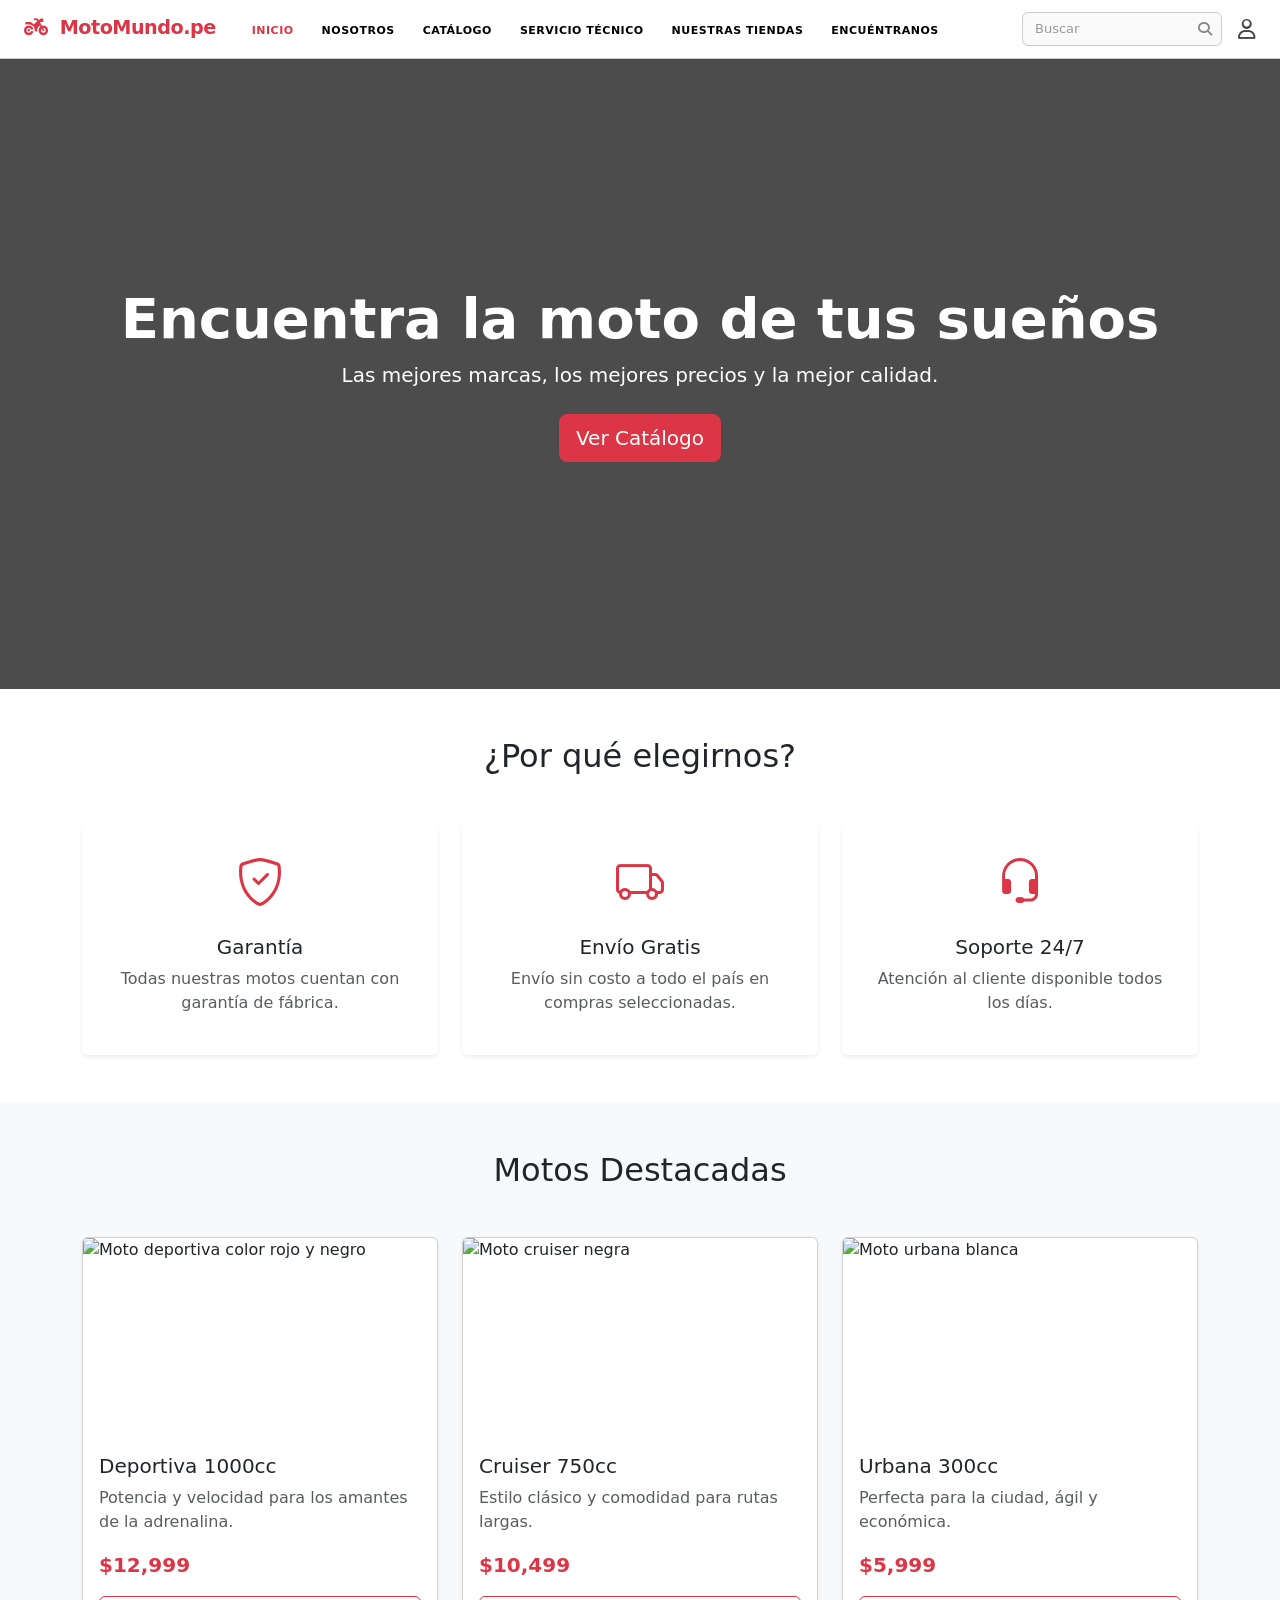
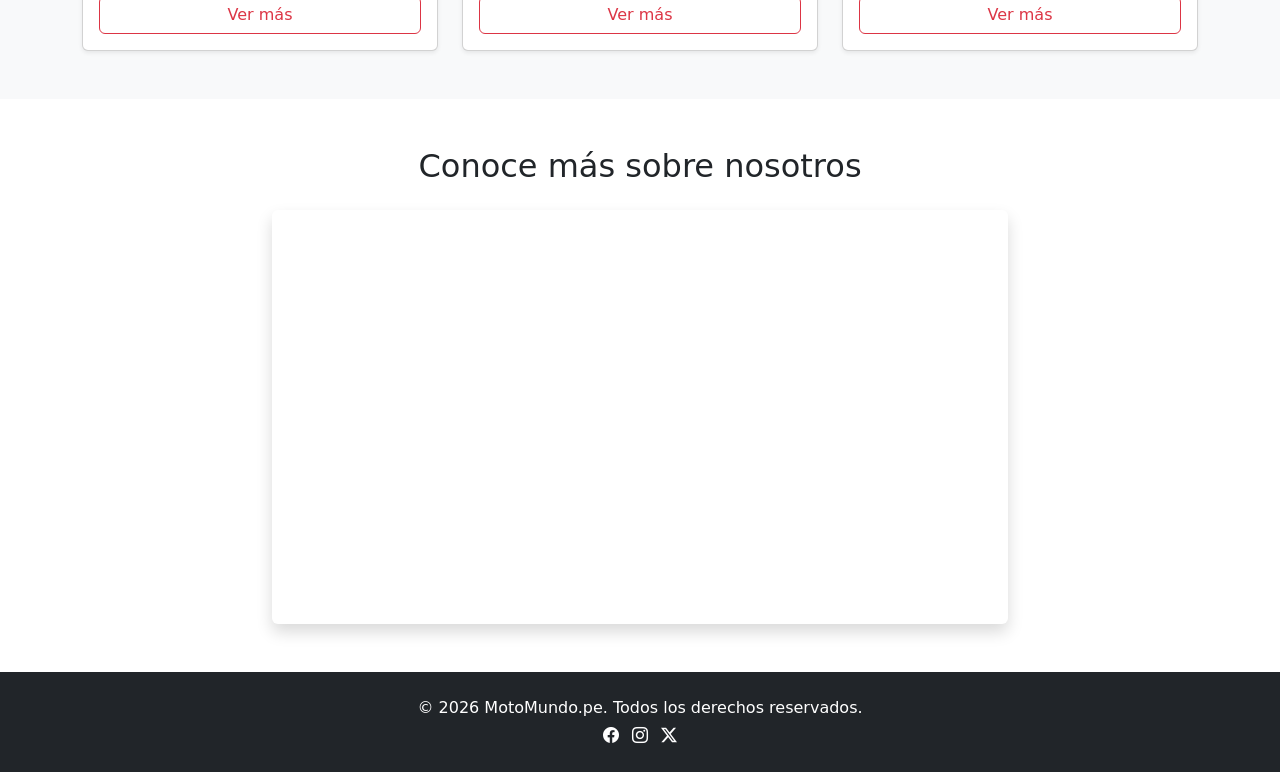
==== commit e4a98d03: "Aplica y mejora diseño del navbar en index" ====
--- a/index.html
+++ b/index.html
@@ -11,35 +11,33 @@
 </head>
 <body>
 
-  <header class="site-header">
-    <div class="header-inner">
-      <div class="nav-left">
-        <button class="menu-toggle" id="menuToggle" aria-label="Abrir menú">
-          <i class="fa-solid fa-bars"></i>
-        </button>
-        <a class="header-brand" href="index.html">
-          <i class="fa-solid fa-motorcycle"></i> MotoMundo.pe
-        </a>
-        <nav class="main-nav" id="mainNav">
-          <ul>
-            <li><a href="index.html" class="active">Inicio</a></li>
-            <li><a href="nosotros.html">Nosotros</a></li>
-            <li><a href="catalogo.html">Catálogo</a></li>
-            <li><a href="servicio.html">Servicio Técnico</a></li>
-            <li><a href="tiendas.html">Nuestras Tiendas</a></li>
-            <li><a href="contacto.html">Encuéntranos</a></li>
-          </ul>
-        </nav>
+  <header>
+    <div class="nav-left">
+      <button class="menu-toggle" id="menuToggle" aria-label="Abrir menú">
+        <i class="fa-solid fa-bars"></i>
+      </button>
+      <a class="header-brand" href="index.html">
+        <i class="fa-solid fa-motorcycle"></i> MotoMundo.pe
+      </a>
+      <nav class="main-nav" id="mainNav">
+        <ul>
+          <li><a href="index.html" class="active">Inicio</a></li>
+          <li><a href="nosotros.html">Nosotros</a></li>
+          <li><a href="catalogo.html">Catálogo</a></li>
+          <li><a href="servicio.html">Servicio Técnico</a></li>
+          <li><a href="tiendas.html">Nuestras Tiendas</a></li>
+          <li><a href="contacto.html">Encuéntranos</a></li>
+        </ul>
+      </nav>
+    </div>
+    <div class="nav-right">
+      <div class="search-container">
+        <input type="text" placeholder="Buscar" id="searchInput">
+        <i class="fa-solid fa-magnifying-glass"></i>
       </div>
-      <div class="nav-right">
-        <div class="search-box">
-          <input type="text" placeholder="Buscar" id="searchInput">
-          <i class="fa-solid fa-magnifying-glass"></i>
-        </div>
-        <a href="#" class="user-icon" aria-label="Perfil">
-          <i class="fa-regular fa-user"></i>
-        </a>
-      </div>
+      <a href="#" class="user-icon" aria-label="Perfil">
+        <i class="fa-regular fa-user"></i>
+      </a>
     </div>
     <div class="mobile-overlay" id="mobileOverlay"></div>
   </header>
--- a/css/styles.css
+++ b/css/styles.css
@@ -1,82 +1,34 @@
-.hero {
-  background: linear-gradient(rgba(0, 0, 0, 0.7), rgba(0, 0, 0, 0.7)),
-    url("https://images.unsplash.com/photo-1558981806-ec527fa84c39?w=1600") center / cover no-repeat;
-  min-height: 70vh;
-}
-
-.hero h1 {
-  font-size: clamp(2rem, 5vw, 3.5rem);
-}
-
-.icon-feature {
-  font-size: 3rem;
-  transition: transform 0.3s ease;
-}
-
-.icon-feature:hover {
-  transform: scale(1.15);
-}
-
-.card-img-top {
-  height: 200px;
-  object-fit: cover;
-}
-
-.moto-card {
-  transition: transform 0.3s ease, box-shadow 0.3s ease;
-}
-
-.moto-card:hover {
-  transform: translateY(-5px);
-  box-shadow: 0 0.5rem 1rem rgba(0, 0, 0, 0.15) !important;
-}
-
-footer a {
-  transition: opacity 0.2s ease;
-}
-
-footer a:hover {
-  opacity: 0.7;
-}
-
-@media (max-width: 576px) {
 /* ===== HEADER / NAVBAR ===== */
-.site-header {
+header {
+  border-bottom: 1px solid #ccc;
+  padding: 12px 24px;
+  display: flex;
+  justify-content: space-between;
+  align-items: center;
   background: #fff;
-  border-bottom: 1px solid #e5e5e5;
   position: sticky;
   top: 0;
   z-index: 1000;
 }
 
-.header-inner {
-  max-width: 1400px;
-  margin: 0 auto;
-  padding: 0 1.5rem;
+.nav-left {
   display: flex;
   align-items: center;
-  justify-content: space-between;
-  height: 64px;
-}
-
-.nav-left {
-  display: flex;
-  align-items: center;
-  gap: 1.5rem;
+  gap: 24px;
 }
 
 .menu-toggle {
   display: none;
+  font-size: 20px;
+  cursor: pointer;
   background: none;
   border: none;
-  font-size: 1.25rem;
   color: #222;
-  cursor: pointer;
-  padding: 0.25rem;
+  padding: 4px;
 }
 
 .header-brand {
-  font-size: 1.25rem;
+  font-size: 1.2rem;
   font-weight: 800;
   color: #dc3545;
   text-decoration: none;
@@ -85,7 +37,7 @@
 }
 
 .header-brand i {
-  margin-right: 0.35rem;
+  margin-right: 6px;
 }
 
 .main-nav ul {
@@ -93,74 +45,74 @@
   list-style: none;
   margin: 0;
   padding: 0;
-  gap: 0.25rem;
-}
-
-.main-nav a {
+  gap: 4px;
+}
+
+.main-nav ul li a {
   text-decoration: none;
-  color: #333;
-  font-size: 0.85rem;
-  font-weight: 600;
+  color: #000;
+  font-size: 11px;
+  font-weight: 700;
   text-transform: uppercase;
-  padding: 0.5rem 0.75rem;
+  letter-spacing: 0.5px;
+  padding: 6px 12px;
   border-radius: 6px;
   transition: background 0.2s, color 0.2s;
-  letter-spacing: 0.3px;
-}
-
-.main-nav a:hover {
+}
+
+.main-nav ul li a:hover {
   background: #f5f5f5;
   color: #dc3545;
 }
 
-.main-nav a.active {
+.main-nav ul li a.active {
   color: #dc3545;
 }
 
 .nav-right {
   display: flex;
   align-items: center;
-  gap: 1rem;
-}
-
-.search-box {
-  display: flex;
-  align-items: center;
-  border: 1px solid #ddd;
-  border-radius: 8px;
-  padding: 0 0.75rem;
-  background: #f9f9f9;
+  gap: 16px;
+}
+
+.search-container {
+  position: relative;
+}
+
+.search-container input {
+  padding: 6px 32px 6px 12px;
+  border: 1px solid #ccc;
+  border-radius: 6px;
+  font-size: 13px;
+  width: 200px;
+  outline: none;
+  background: #fafafa;
   transition: border-color 0.2s, background 0.2s;
 }
 
-.search-box:focus-within {
+.search-container input:focus {
   border-color: #dc3545;
   background: #fff;
 }
 
-.search-box input {
-  border: none;
-  background: transparent;
-  padding: 0.5rem 0;
-  font-size: 0.85rem;
-  outline: none;
-  width: 180px;
-  color: #333;
-}
-
-.search-box input::placeholder {
+.search-container input::placeholder {
   color: #999;
 }
 
-.search-box i {
+.search-container i {
+  position: absolute;
+  right: 10px;
+  top: 50%;
+  transform: translateY(-50%);
   color: #888;
-  font-size: 0.9rem;
-  margin-left: 0.5rem;
+  font-size: 14px;
+  pointer-events: none;
 }
 
 .user-icon {
+  font-size: 20px;
+  cursor: pointer;
   color: #444;
-  font-size: 1.3rem;
   text-decoration: none;
   transition: color 0.2s;
 }
@@ -175,6 +127,10 @@
 
 /* ===== RESPONSIVE NAV ===== */
 @media (max-width: 992px) {
+  header {
+    padding: 10px 16px;
+  }
+
   .menu-toggle {
     display: block;
   }
@@ -186,7 +142,7 @@
     width: 280px;
     height: 100vh;
     background: #fff;
-    box-shadow: 2px 0 20px rgba(0, 0, 0, 0.15);
+    box-shadow: 2px 0 20px rgba(0, 0, 0, 0.12);
     padding: 2rem 1.5rem;
     transition: left 0.3s ease;
     z-index: 1100;
@@ -198,12 +154,12 @@
 
   .main-nav ul {
     flex-direction: column;
-    gap: 0.5rem;
-  }
-
-  .main-nav a {
-    font-size: 0.95rem;
-    padding: 0.75rem 1rem;
+    gap: 2px;
+  }
+
+  .main-nav ul li a {
+    font-size: 13px;
+    padding: 10px 14px;
     display: block;
   }
 
@@ -215,33 +171,79 @@
     z-index: 1050;
   }
 
-  .search-box input {
-    width: 120px;
+  .search-container input {
+    width: 140px;
   }
 }
 
 @media (max-width: 576px) {
-  .header-inner {
-    padding: 0 1rem;
-    height: 56px;
+  header {
+    padding: 8px 12px;
   }
 
   .header-brand {
-    font-size: 1.05rem;
-  }
-
-  .search-box input {
-    width: 90px;
-    font-size: 0.8rem;
-  }
-
-  .search-box {
-    padding: 0 0.5rem;
+    font-size: 1rem;
+  }
+
+  .search-container input {
+    width: 110px;
+    font-size: 12px;
+    padding: 5px 28px 5px 10px;
+  }
+
+  .nav-right {
+    gap: 10px;
   }
 }
 
 /* ===== HERO ===== */
 .hero {
+  background: linear-gradient(rgba(0, 0, 0, 0.7), rgba(0, 0, 0, 0.7)),
+    url("https://images.unsplash.com/photo-1558981806-ec527fa84c39?w=1600") center / cover no-repeat;
+  min-height: 70vh;
+}
+
+.hero h1 {
+  font-size: clamp(2rem, 5vw, 3.5rem);
+}
+
+/* ===== FEATURES ===== */
+.icon-feature {
+  font-size: 3rem;
+  transition: transform 0.3s ease;
+}
+
+.icon-feature:hover {
+  transform: scale(1.15);
+}
+
+/* ===== CARDS ===== */
+.card-img-top {
+  height: 200px;
+  object-fit: cover;
+}
+
+.moto-card {
+  transition: transform 0.3s ease, box-shadow 0.3s ease;
+}
+
+.moto-card:hover {
+  transform: translateY(-5px);
+  box-shadow: 0 0.5rem 1rem rgba(0, 0, 0, 0.15) !important;
+}
+
+/* ===== FOOTER ===== */
+footer a {
+  transition: opacity 0.2s ease;
+}
+
+footer a:hover {
+  opacity: 0.7;
+}
+
+/* ===== RESPONSIVE ===== */
+@media (max-width: 576px) {
+  .hero {
     min-height: 50vh;
   }
 
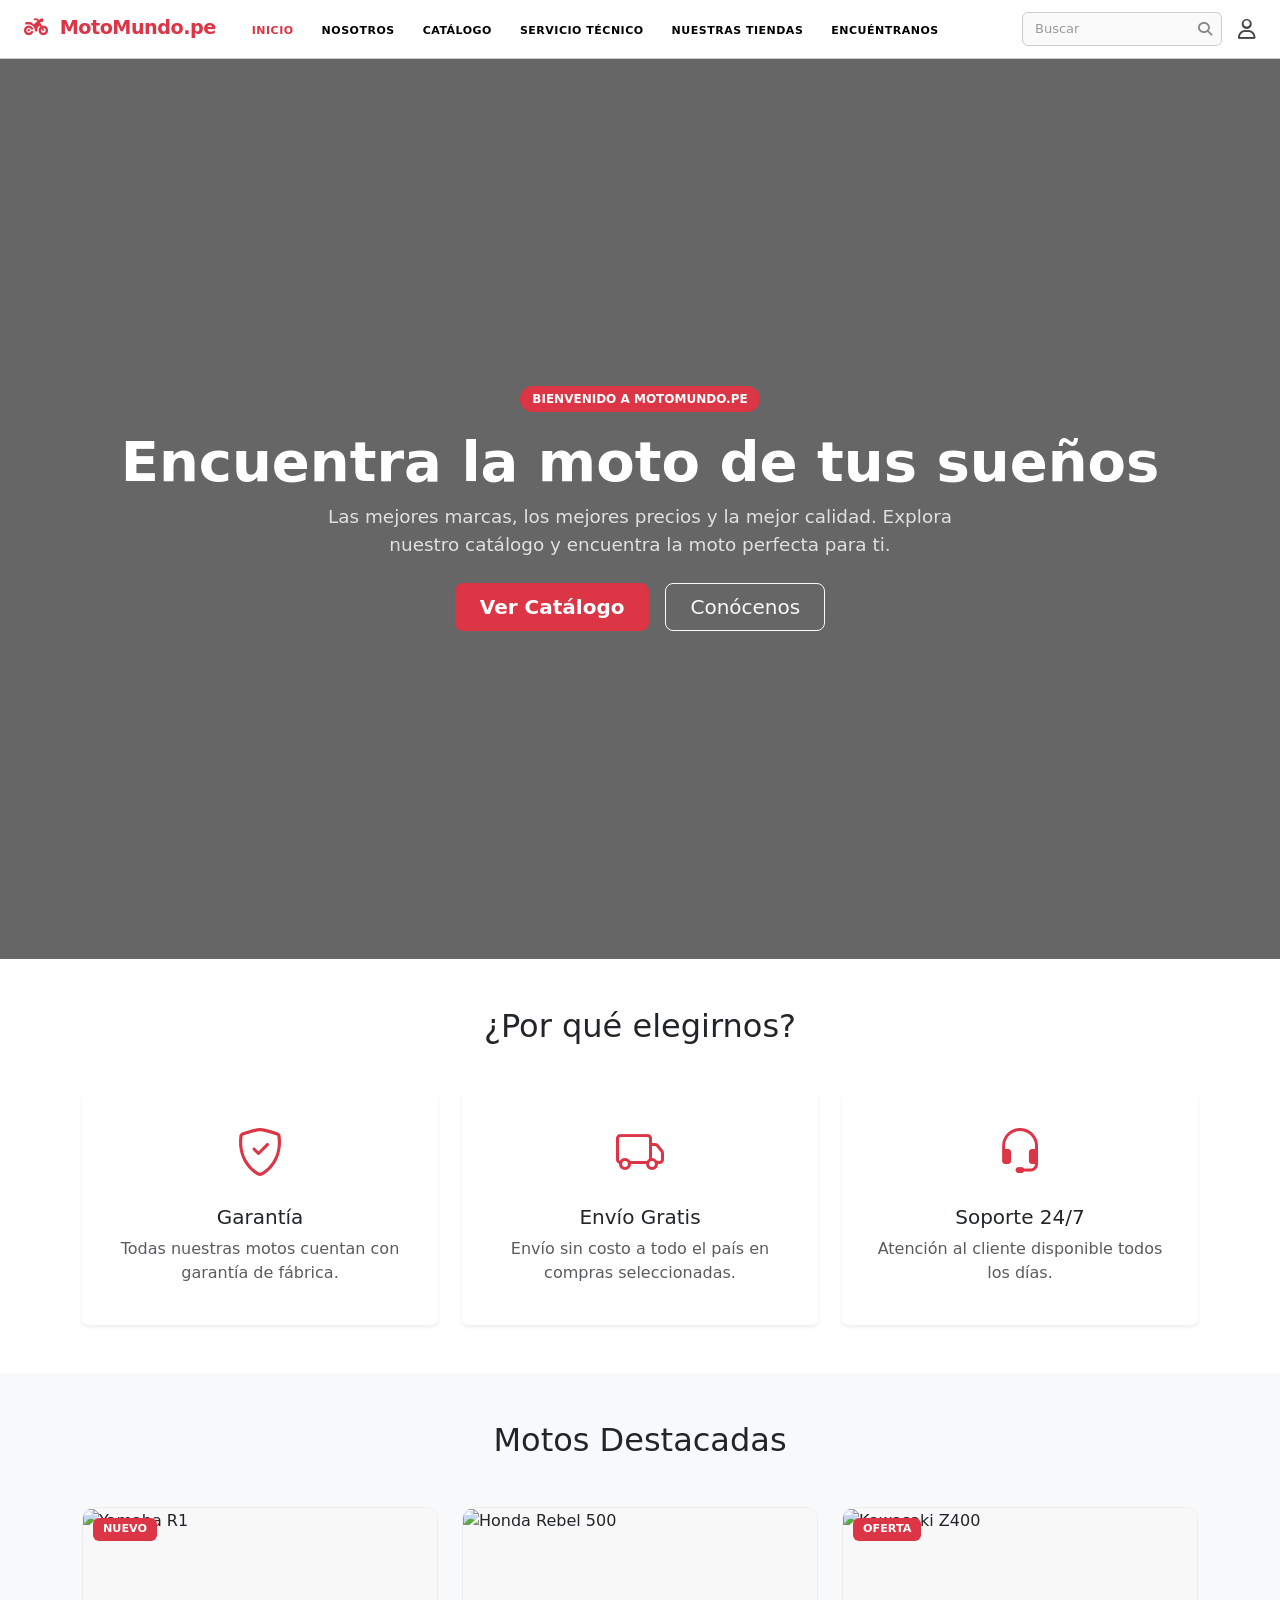
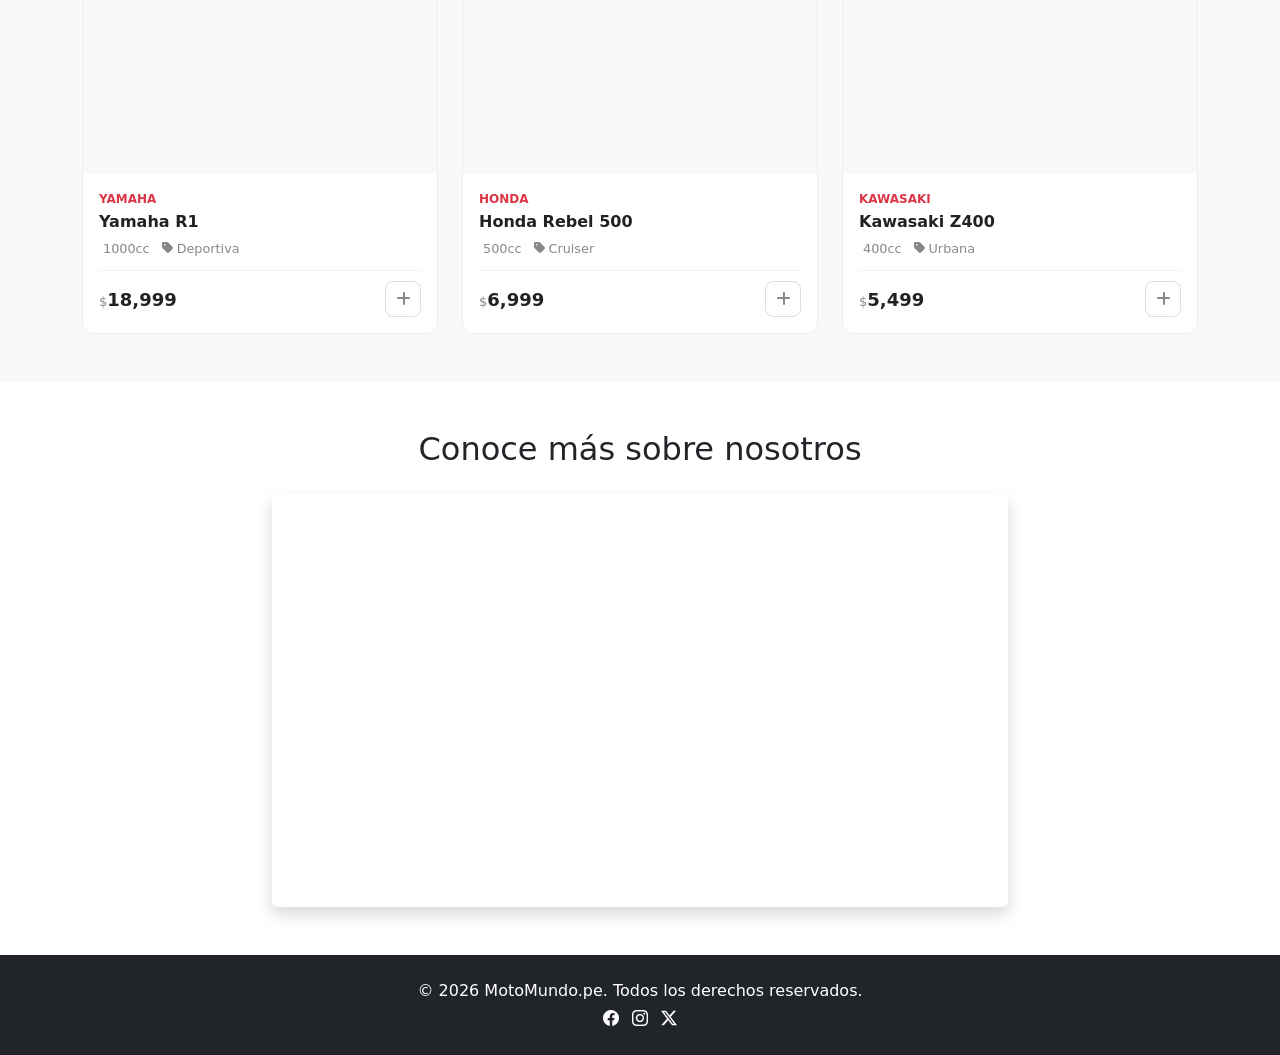
==== commit acd8eec0: "Aplica hero fullscreen en index, estandariza heroes y mejora cards" ====
--- a/index.html
+++ b/index.html
@@ -8,6 +8,155 @@
   <link rel="stylesheet" href="https://cdn.jsdelivr.net/npm/bootstrap-icons@1.11.3/font/bootstrap-icons.min.css">
   <link rel="stylesheet" href="https://cdnjs.cloudflare.com/ajax/libs/font-awesome/6.5.1/css/all.min.css">
   <link rel="stylesheet" href="css/styles.css">
+  <style>
+    .index-hero {
+      position: relative;
+      min-height: 100vh;
+      display: flex;
+      align-items: center;
+      background: linear-gradient(rgba(0, 0, 0, 0.6), rgba(0, 0, 0, 0.6)),
+        url("https://images.unsplash.com/photo-1558981806-ec527fa84c39?w=1600") center / cover no-repeat;
+      color: #fff;
+    }
+
+    .index-hero h1 {
+      font-size: clamp(2rem, 5vw, 3.5rem);
+      font-weight: 800;
+    }
+
+    .index-hero .lead {
+      color: rgba(255, 255, 255, 0.8);
+      font-size: 1.15rem;
+    }
+
+    .badge-index {
+      background: #dc3545;
+      color: #fff;
+      font-size: 0.75rem;
+      font-weight: 700;
+      padding: 4px 12px;
+      border-radius: 20px;
+      text-transform: uppercase;
+    }
+
+    .product-card {
+      background: #fff;
+      border: 1px solid #eee;
+      border-radius: 12px;
+      overflow: hidden;
+      transition: transform 0.3s ease, box-shadow 0.3s ease;
+    }
+
+    .product-card:hover {
+      transform: translateY(-4px);
+      box-shadow: 0 8px 30px rgba(0, 0, 0, 0.1);
+    }
+
+    .product-image {
+      position: relative;
+      aspect-ratio: 4 / 3;
+      overflow: hidden;
+      background: #f8f8f8;
+    }
+
+    .product-image img {
+      width: 100%;
+      height: 100%;
+      object-fit: cover;
+      transition: transform 0.4s ease;
+    }
+
+    .product-card:hover .product-image img {
+      transform: scale(1.05);
+    }
+
+    .product-badge {
+      position: absolute;
+      top: 10px;
+      left: 10px;
+      background: #dc3545;
+      color: #fff;
+      font-size: 0.7rem;
+      font-weight: 700;
+      padding: 3px 10px;
+      border-radius: 6px;
+      text-transform: uppercase;
+    }
+
+    .product-body {
+      padding: 16px;
+    }
+
+    .product-brand {
+      font-size: 0.75rem;
+      color: #dc3545;
+      font-weight: 600;
+      text-transform: uppercase;
+      margin-bottom: 4px;
+    }
+
+    .product-name {
+      font-size: 1rem;
+      font-weight: 700;
+      margin-bottom: 8px;
+      color: #222;
+    }
+
+    .product-specs {
+      display: flex;
+      align-items: center;
+      gap: 12px;
+      font-size: 0.8rem;
+      color: #888;
+      margin-bottom: 12px;
+    }
+
+    .product-specs span {
+      display: flex;
+      align-items: center;
+      gap: 4px;
+    }
+
+    .product-footer {
+      display: flex;
+      justify-content: space-between;
+      align-items: center;
+      padding-top: 10px;
+      border-top: 1px solid #f0f0f0;
+    }
+
+    .product-price {
+      font-size: 18px;
+      font-weight: 700;
+      color: #222;
+    }
+
+    .product-price .currency {
+      font-size: 13px;
+      color: #888;
+      font-weight: 400;
+    }
+
+    .btn-add {
+      background: none;
+      border: 1px solid #ddd;
+      border-radius: 8px;
+      width: 36px;
+      height: 36px;
+      display: flex;
+      align-items: center;
+      justify-content: center;
+      cursor: pointer;
+      color: #888;
+      transition: all 0.2s;
+    }
+
+    .btn-add:hover {
+      border-color: #dc3545;
+      color: #dc3545;
+      background: #fff0f0;
+    }
+  </style>
 </head>
 <body>
 
@@ -43,11 +192,15 @@
   </header>
 
   <main>
-    <section class="hero text-white text-center d-flex align-items-center">
-      <div class="container py-5">
-        <h1 class="display-4 fw-bold">Encuentra la moto de tus sueños</h1>
-        <p class="lead mb-4">Las mejores marcas, los mejores precios y la mejor calidad.</p>
-        <a href="catalogo.html" class="btn btn-danger btn-lg">Ver Catálogo</a>
+    <section class="index-hero text-center">
+      <div class="container">
+        <span class="badge-index mb-3 d-inline-block">Bienvenido a MotoMundo.pe</span>
+        <h1>Encuentra la moto de tus sueños</h1>
+        <p class="lead mx-auto" style="max-width: 650px;">Las mejores marcas, los mejores precios y la mejor calidad. Explora nuestro catálogo y encuentra la moto perfecta para ti.</p>
+        <div class="d-flex justify-content-center gap-3 flex-wrap mt-4">
+          <a href="catalogo.html" class="btn btn-danger btn-lg px-4 fw-bold">Ver Catálogo</a>
+          <a href="nosotros.html" class="btn btn-outline-light btn-lg px-4">Conócenos</a>
+        </div>
       </div>
     </section>
 
@@ -85,38 +238,61 @@
         <h2 id="featured-heading" class="text-center mb-5">Motos Destacadas</h2>
         <div class="row g-4">
           <div class="col-md-4">
-            <article class="card shadow-sm h-100 moto-card">
-              <img src="https://images.unsplash.com/photo-1568772585407-9361f9bf3a87?w=600&h=400&fit=crop"
-                class="card-img-top" alt="Moto deportiva color rojo y negro" loading="lazy">
-              <div class="card-body d-flex flex-column">
-                <h3 class="h5 card-title">Deportiva 1000cc</h3>
-                <p class="card-text text-muted">Potencia y velocidad para los amantes de la adrenalina.</p>
-                <p class="fw-bold text-danger fs-5 mt-auto">$12,999</p>
-                <a href="#" class="btn btn-outline-danger w-100">Ver más</a>
-              </div>
-            </article>
-          </div>
-          <div class="col-md-4">
-            <article class="card shadow-sm h-100 moto-card">
-              <img src="https://images.unsplash.com/photo-1558981403-c5f9899a28bc?w=600&h=400&fit=crop"
-                class="card-img-top" alt="Moto cruiser negra" loading="lazy">
-              <div class="card-body d-flex flex-column">
-                <h3 class="h5 card-title">Cruiser 750cc</h3>
-                <p class="card-text text-muted">Estilo clásico y comodidad para rutas largas.</p>
-                <p class="fw-bold text-danger fs-5 mt-auto">$10,499</p>
-                <a href="#" class="btn btn-outline-danger w-100">Ver más</a>
-              </div>
-            </article>
-          </div>
-          <div class="col-md-4">
-            <article class="card shadow-sm h-100 moto-card">
-              <img src="https://images.unsplash.com/photo-1588591795084-1770cb90a128?w=600&h=400&fit=crop"
-                class="card-img-top" alt="Moto urbana blanca" loading="lazy">
-              <div class="card-body d-flex flex-column">
-                <h3 class="h5 card-title">Urbana 300cc</h3>
-                <p class="card-text text-muted">Perfecta para la ciudad, ágil y económica.</p>
-                <p class="fw-bold text-danger fs-5 mt-auto">$5,999</p>
-                <a href="#" class="btn btn-outline-danger w-100">Ver más</a>
+            <article class="product-card">
+              <div class="product-image">
+                <img src="https://images.unsplash.com/photo-1568772585407-9361f9bf3a87?w=600&h=400&fit=crop" alt="Yamaha R1" loading="lazy">
+                <span class="product-badge">Nuevo</span>
+              </div>
+              <div class="product-body">
+                <div class="product-brand">Yamaha</div>
+                <h3 class="product-name">Yamaha R1</h3>
+                <div class="product-specs">
+                  <span><i class="fa-solid fa-engine"></i> 1000cc</span>
+                  <span><i class="fa-solid fa-tag"></i> Deportiva</span>
+                </div>
+                <div class="product-footer">
+                  <span class="product-price"><span class="currency">$</span>18,999</span>
+                  <button class="btn-add" title="Agregar"><i class="fa-solid fa-plus"></i></button>
+                </div>
+              </div>
+            </article>
+          </div>
+          <div class="col-md-4">
+            <article class="product-card">
+              <div class="product-image">
+                <img src="https://images.unsplash.com/photo-1558981403-c5f9899a28bc?w=600&h=400&fit=crop" alt="Honda Rebel 500" loading="lazy">
+              </div>
+              <div class="product-body">
+                <div class="product-brand">Honda</div>
+                <h3 class="product-name">Honda Rebel 500</h3>
+                <div class="product-specs">
+                  <span><i class="fa-solid fa-engine"></i> 500cc</span>
+                  <span><i class="fa-solid fa-tag"></i> Cruiser</span>
+                </div>
+                <div class="product-footer">
+                  <span class="product-price"><span class="currency">$</span>6,999</span>
+                  <button class="btn-add" title="Agregar"><i class="fa-solid fa-plus"></i></button>
+                </div>
+              </div>
+            </article>
+          </div>
+          <div class="col-md-4">
+            <article class="product-card">
+              <div class="product-image">
+                <img src="https://images.unsplash.com/photo-1588591795084-1770cb90a128?w=600&h=400&fit=crop" alt="Kawasaki Z400" loading="lazy">
+                <span class="product-badge">Oferta</span>
+              </div>
+              <div class="product-body">
+                <div class="product-brand">Kawasaki</div>
+                <h3 class="product-name">Kawasaki Z400</h3>
+                <div class="product-specs">
+                  <span><i class="fa-solid fa-engine"></i> 400cc</span>
+                  <span><i class="fa-solid fa-tag"></i> Urbana</span>
+                </div>
+                <div class="product-footer">
+                  <span class="product-price"><span class="currency">$</span>5,499</span>
+                  <button class="btn-add" title="Agregar"><i class="fa-solid fa-plus"></i></button>
+                </div>
               </div>
             </article>
           </div>
--- a/css/styles.css
+++ b/css/styles.css
@@ -196,18 +196,7 @@
   }
 }
 
-/* ===== HERO ===== */
-.hero {
-  background: linear-gradient(rgba(0, 0, 0, 0.7), rgba(0, 0, 0, 0.7)),
-    url("https://images.unsplash.com/photo-1558981806-ec527fa84c39?w=1600") center / cover no-repeat;
-  min-height: 70vh;
-}
-
-.hero h1 {
-  font-size: clamp(2rem, 5vw, 3.5rem);
-}
-
-/* ===== FEATURES ===== */
+/* ===== ICON FEATURE ===== */
 .icon-feature {
   font-size: 3rem;
   transition: transform 0.3s ease;
@@ -217,21 +206,6 @@
   transform: scale(1.15);
 }
 
-/* ===== CARDS ===== */
-.card-img-top {
-  height: 200px;
-  object-fit: cover;
-}
-
-.moto-card {
-  transition: transform 0.3s ease, box-shadow 0.3s ease;
-}
-
-.moto-card:hover {
-  transform: translateY(-5px);
-  box-shadow: 0 0.5rem 1rem rgba(0, 0, 0, 0.15) !important;
-}
-
 /* ===== FOOTER ===== */
 footer a {
   transition: opacity 0.2s ease;
@@ -240,14 +214,3 @@
 footer a:hover {
   opacity: 0.7;
 }
-
-/* ===== RESPONSIVE ===== */
-@media (max-width: 576px) {
-  .hero {
-    min-height: 50vh;
-  }
-
-  .display-4 {
-    font-size: 2rem;
-  }
-}
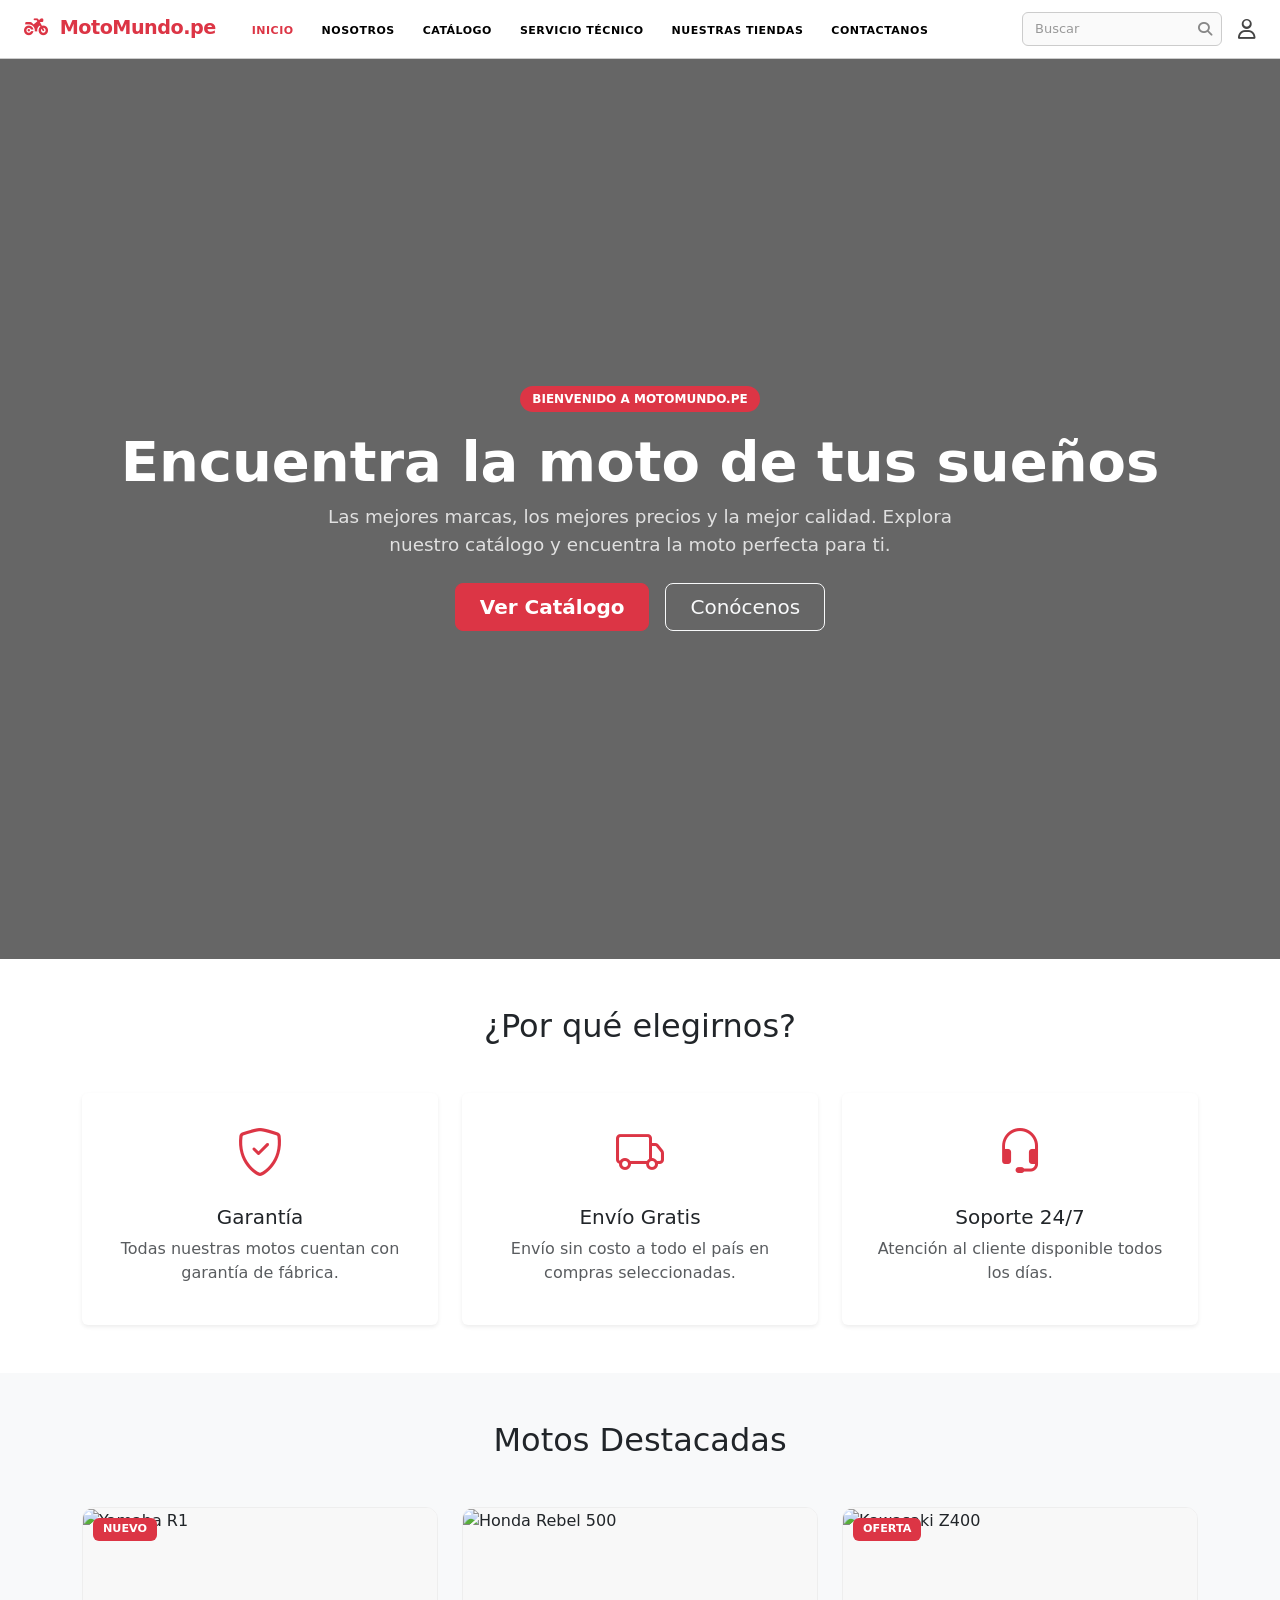
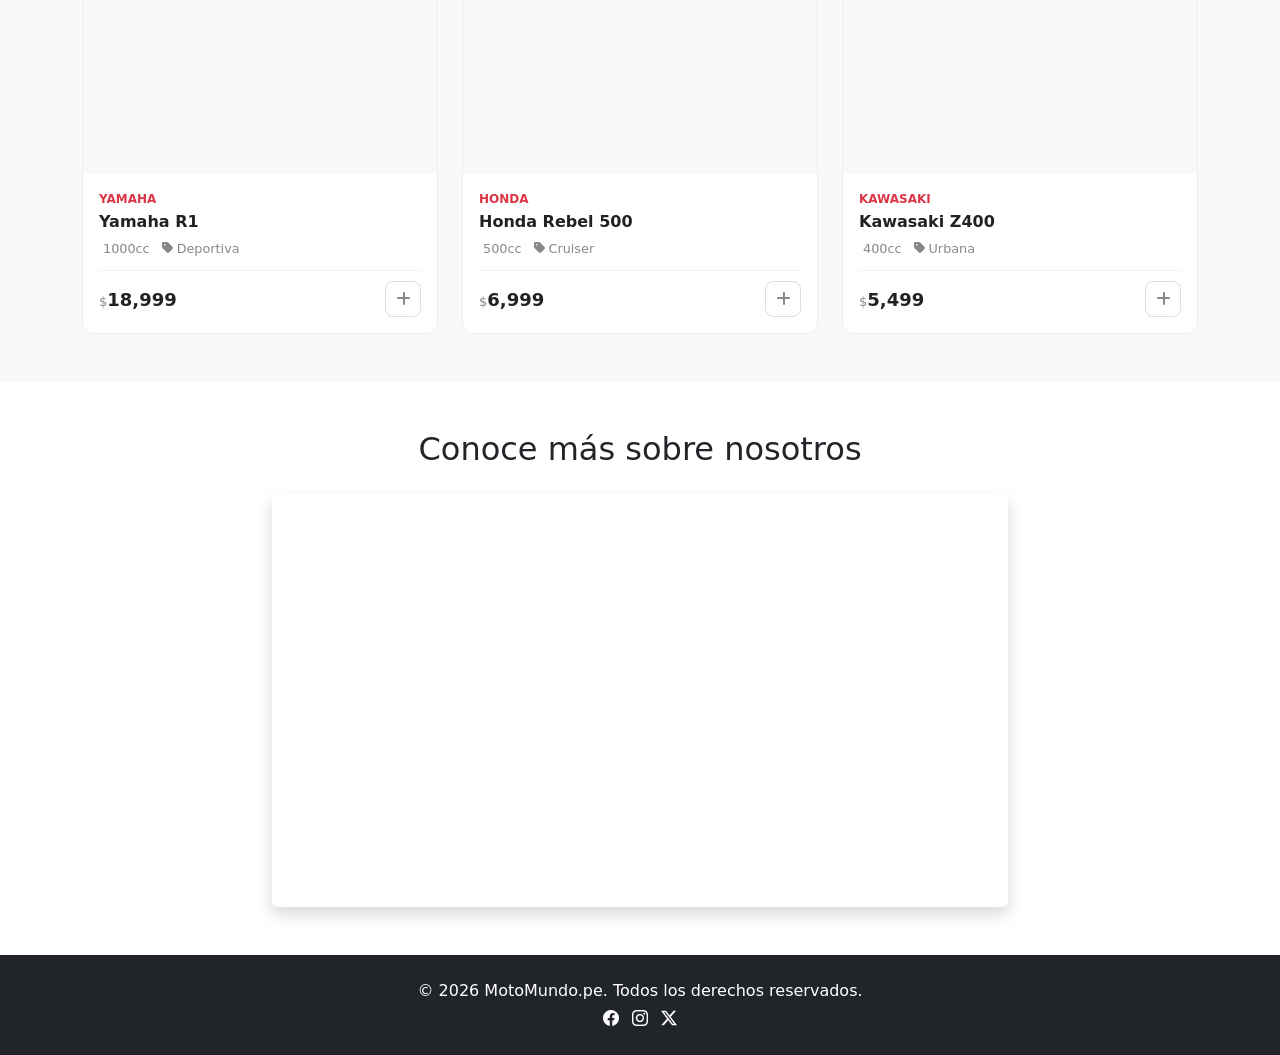
==== commit 3a607df2: "Contactanos" ====
--- a/index.html
+++ b/index.html
@@ -175,7 +175,7 @@
           <li><a href="catalogo.html">Catálogo</a></li>
           <li><a href="servicio.html">Servicio Técnico</a></li>
           <li><a href="tiendas.html">Nuestras Tiendas</a></li>
-          <li><a href="contacto.html">Encuéntranos</a></li>
+          <li><a href="contacto.html">Contactanos</a></li>
         </ul>
       </nav>
     </div>
